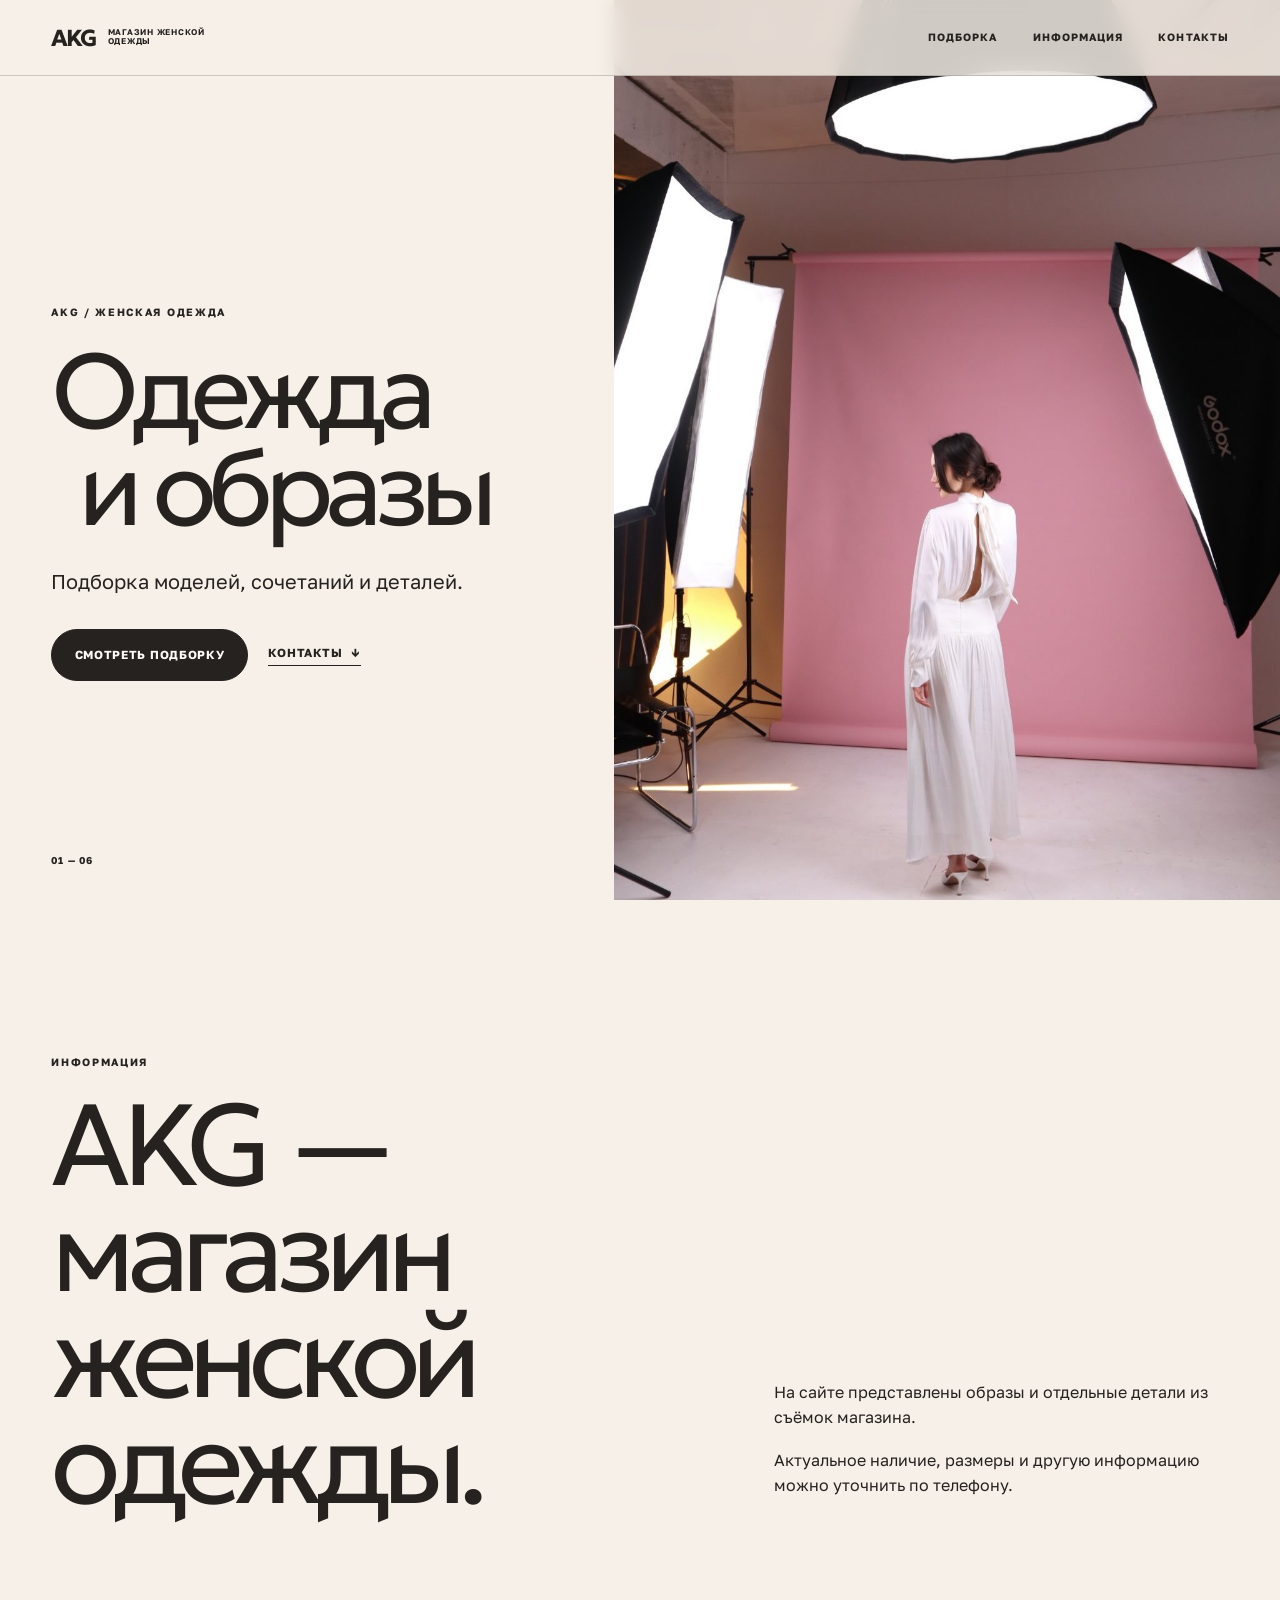
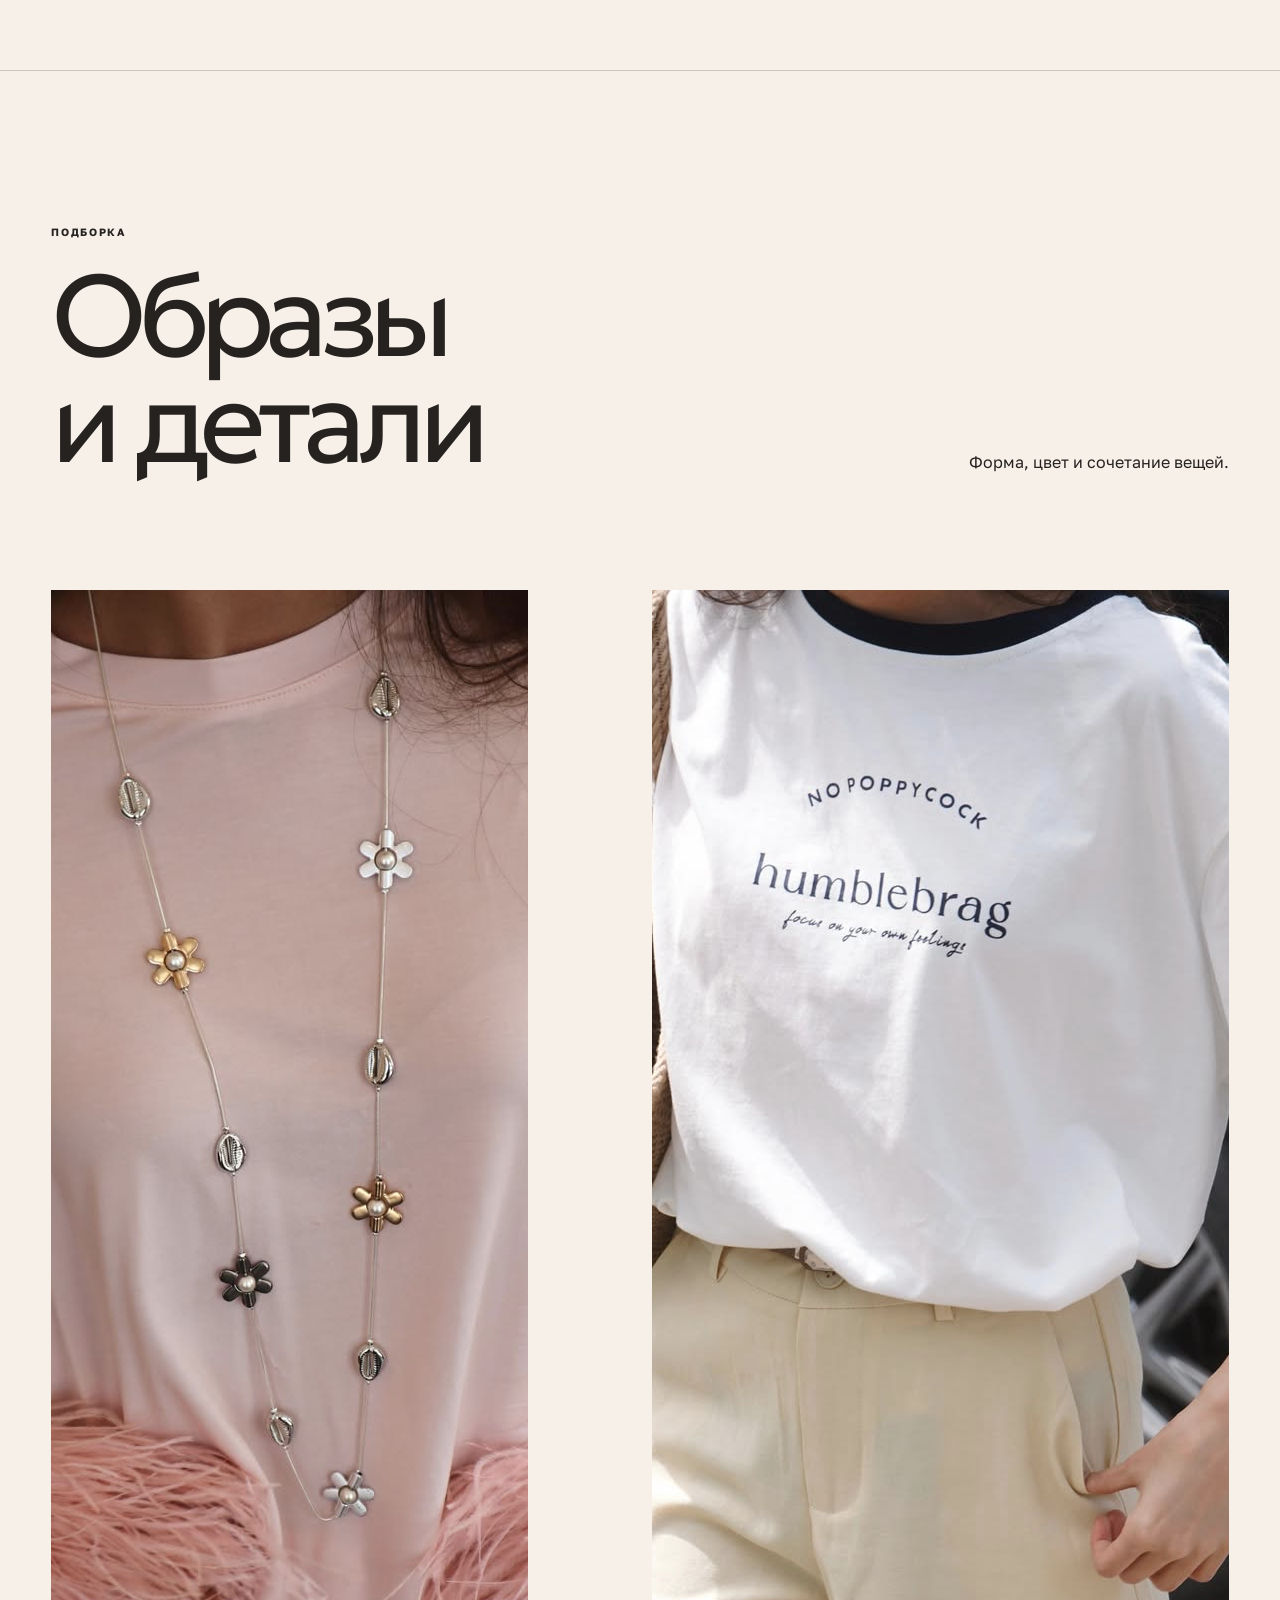
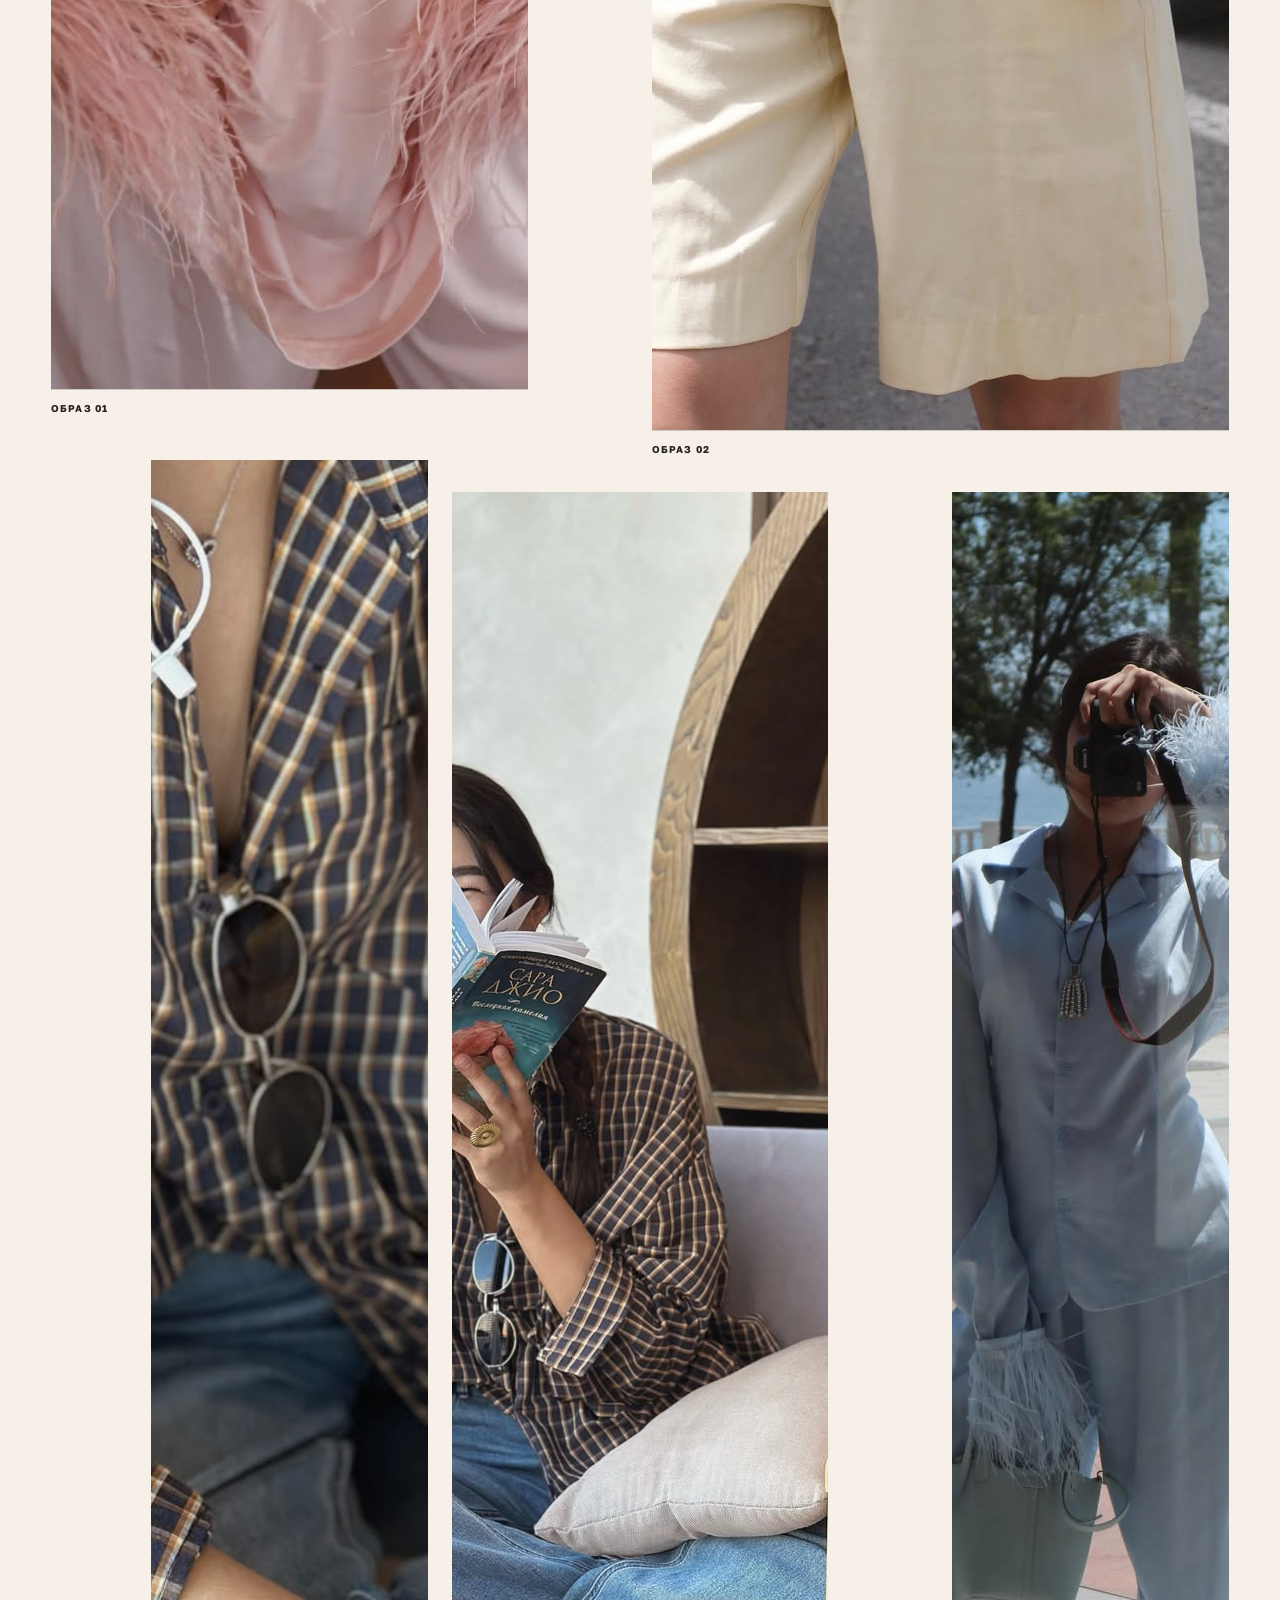
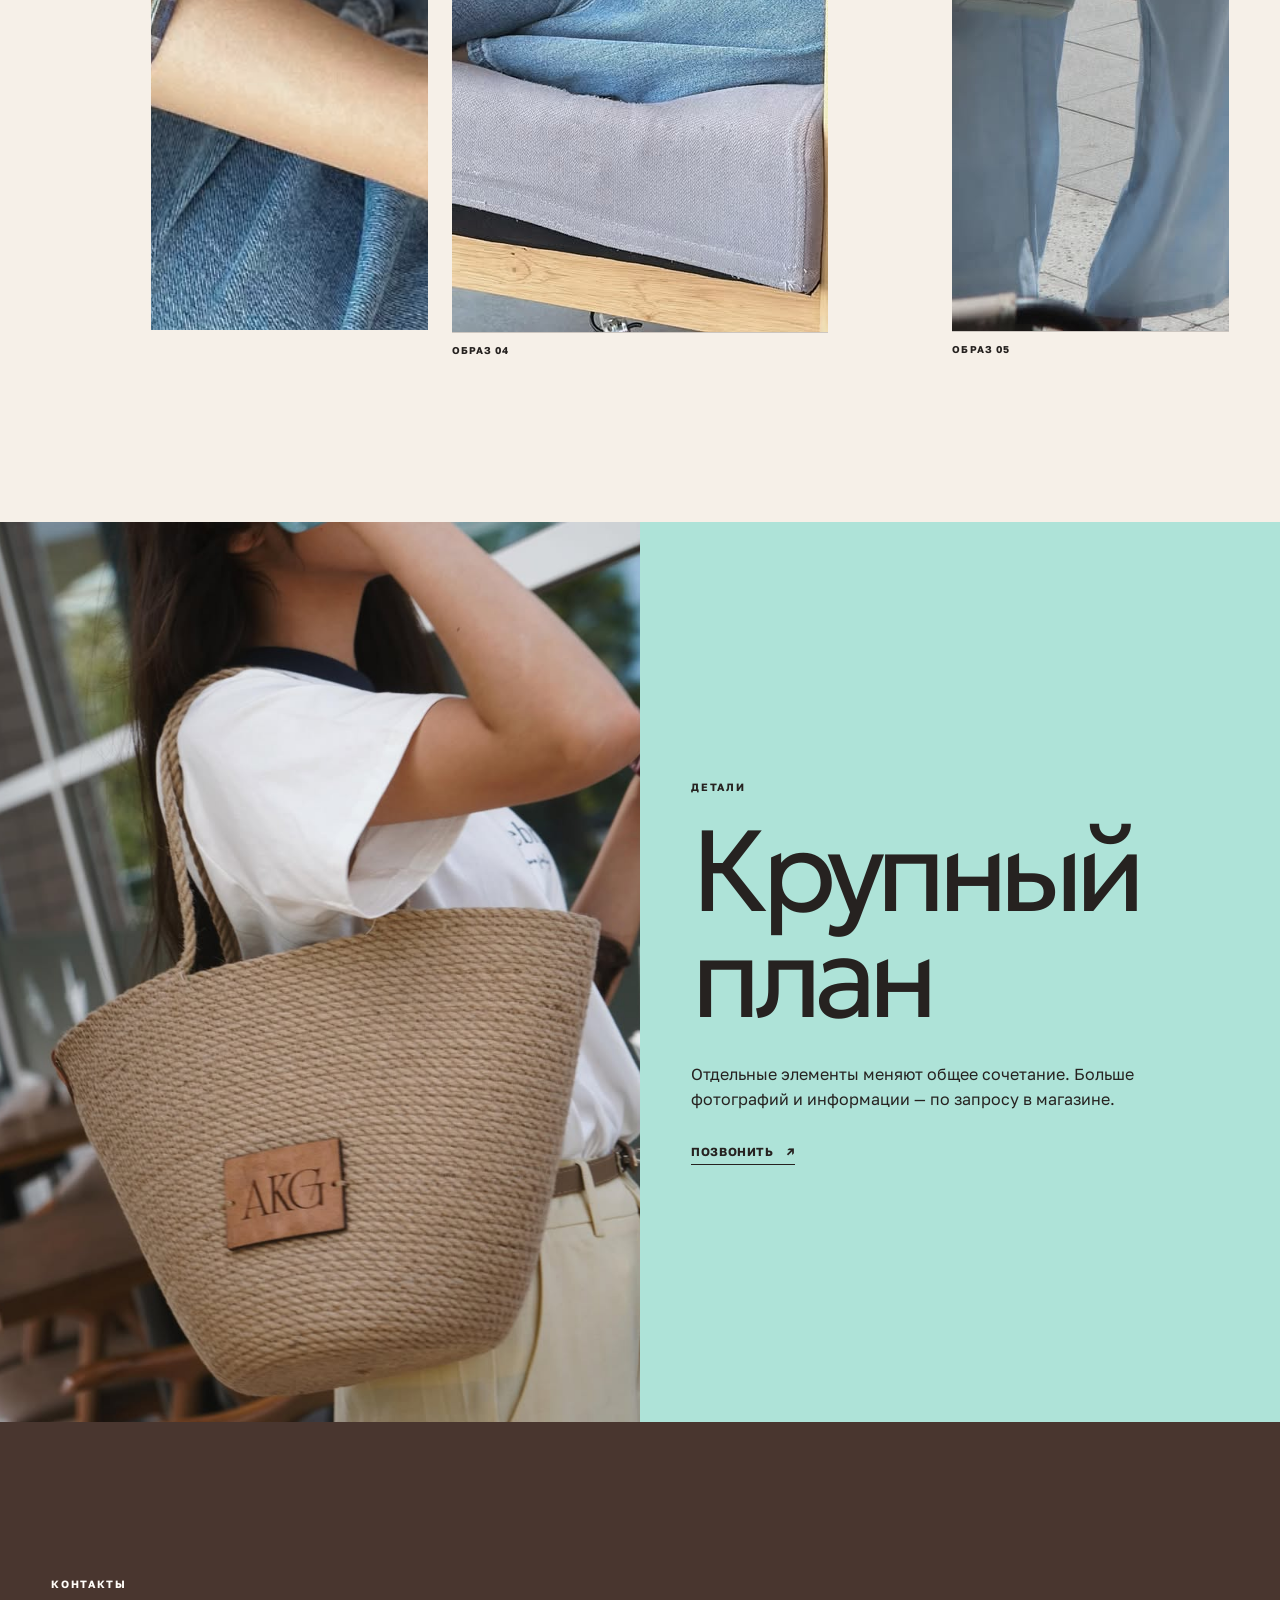
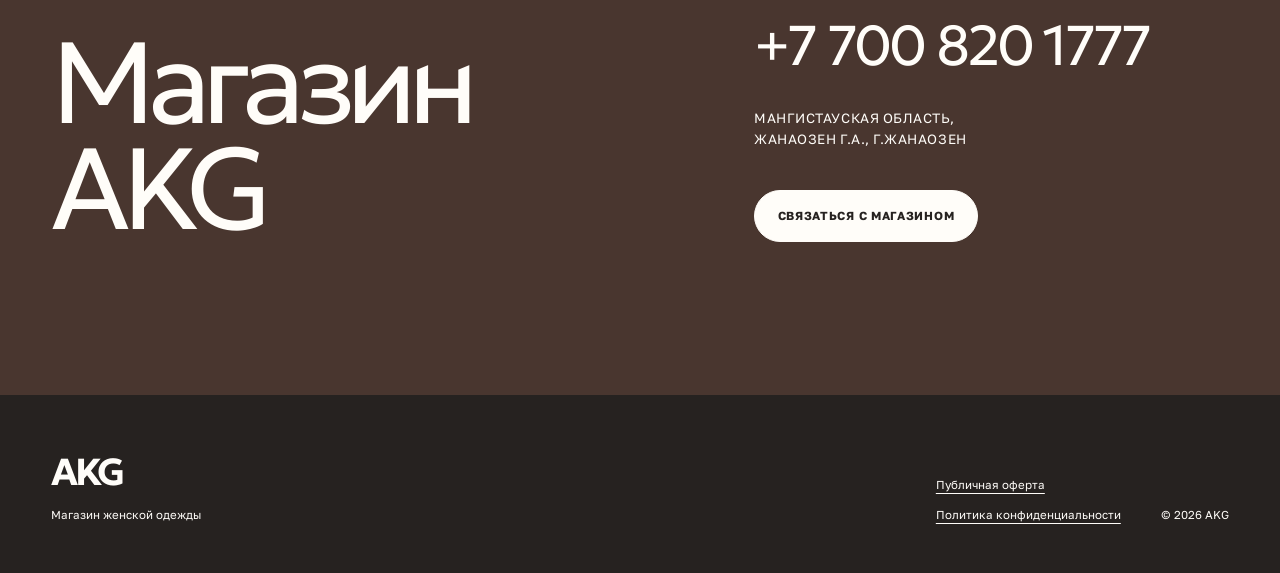
==== index.html @ e5614c27 "feat: build AKG clothing landing page" ====
<!DOCTYPE html>
<html lang="ru">
<head>
  <meta charset="utf-8">
  <meta name="viewport" content="width=device-width, initial-scale=1">
  <meta name="theme-color" content="#f6f0e8">
  <meta name="description" content="AKG — магазин женской одежды. Подборка образов и информация о магазине.">
  <meta property="og:title" content="AKG — магазин женской одежды">
  <meta property="og:description" content="Одежда, сочетания и детали. Подборка AKG.">
  <meta property="og:type" content="website">
  <meta property="og:url" content="https://www.akgstore.kz/">
  <meta property="og:image" content="https://www.akgstore.kz/photos/akg.store.aktau_1787755125435.jpeg">
  <link rel="canonical" href="https://www.akgstore.kz/">
  <link rel="icon" href="assets/favicon.svg" type="image/svg+xml">
  <link rel="preload" href="assets/fonts/Geologica-Variable.ttf" as="font" type="font/ttf" crossorigin>
  <link rel="preload" href="photos/akg.store.aktau_1787755125435.jpeg" as="image">
  <link rel="stylesheet" href="styles.css">
  <script>document.documentElement.classList.add('js');</script>
  <script src="script.js" defer></script>
  <title>AKG — магазин женской одежды</title>
</head>
<body>
  <a class="skip-link" href="#main">Перейти к содержанию</a>

  <header class="site-header" data-header>
    <a class="brand" href="#top" aria-label="AKG — на главную">
      <span class="brand__name">AKG</span>
      <span class="brand__note">магазин женской одежды</span>
    </a>

    <button class="menu-toggle" type="button" aria-expanded="false" aria-controls="site-nav" data-menu-toggle>
      <span></span><span></span>
      <span class="sr-only">Открыть меню</span>
    </button>

    <nav class="site-nav" id="site-nav" aria-label="Основная навигация" data-nav>
      <a href="#selection">Подборка</a>
      <a href="#about">Информация</a>
      <a href="#contacts">Контакты</a>
    </nav>
  </header>

  <main id="main">
    <section class="hero" id="top" aria-labelledby="hero-title">
      <div class="hero__copy">
        <p class="eyebrow reveal">AKG / женская одежда</p>
        <h1 id="hero-title" class="reveal reveal--delay-1">
          <span>Одежда</span>
          <span>и образы</span>
        </h1>
        <p class="hero__lead reveal reveal--delay-2">Подборка моделей, сочетаний и деталей.</p>
        <div class="hero__actions reveal reveal--delay-3">
          <a class="button button--dark" href="#selection">Смотреть подборку</a>
          <a class="text-link" href="#contacts">Контакты <span aria-hidden="true">↓</span></a>
        </div>
        <p class="hero__number" aria-hidden="true">01 — 06</p>
      </div>

      <div class="hero__visual reveal reveal--image">
        <img src="photos/akg.store.aktau_1787755125435.jpeg" alt="Белый комплект, вид со спины" width="1080" height="1440">
      </div>
    </section>

    <section class="intro section" id="about" aria-labelledby="intro-title">
      <p class="section-mark reveal">Информация</p>
      <div class="intro__grid">
        <h2 id="intro-title" class="display-title reveal">AKG — магазин женской одежды.</h2>
        <div class="intro__copy reveal reveal--delay-1">
          <p>На сайте представлены образы и отдельные детали из съёмок магазина.</p>
          <p>Актуальное наличие, размеры и другую информацию можно уточнить по телефону.</p>
        </div>
      </div>
    </section>

    <section class="selection section" id="selection" aria-labelledby="selection-title">
      <div class="section-heading">
        <div>
          <p class="section-mark reveal">Подборка</p>
          <h2 id="selection-title" class="display-title reveal">Образы<br>и детали</h2>
        </div>
        <p class="section-heading__note reveal">Форма, цвет и сочетание вещей.</p>
      </div>

      <div class="look-grid">
        <figure class="look-card look-card--one reveal reveal--image">
          <img src="photos/akg.store.aktau_1787755189138.jpeg" alt="Розовый комплект с отделкой на рукавах" width="1080" height="1399" loading="lazy">
          <figcaption>Образ 01</figcaption>
        </figure>

        <figure class="look-card look-card--two reveal reveal--image">
          <img src="photos/akg.store.aktau_1787755156618.jpeg" alt="Белая футболка и светлые шорты" width="1080" height="1440" loading="lazy">
          <figcaption>Образ 02</figcaption>
        </figure>

        <figure class="look-card look-card--three reveal reveal--image">
          <img src="photos/akg.store.aktau_1787755089028.jpeg" alt="Клетчатая рубашка крупным планом" width="1080" height="1433" loading="lazy">
          <figcaption>Деталь 03</figcaption>
        </figure>

        <figure class="look-card look-card--four reveal reveal--image">
          <img src="photos/akg.store.aktau_1787755097485.jpeg" alt="Клетчатая рубашка и широкие джинсы" width="1080" height="1440" loading="lazy">
          <figcaption>Образ 04</figcaption>
        </figure>

        <figure class="look-card look-card--five reveal reveal--image">
          <img src="photos/akg.store.aktau_1787755208956%20(1).jpeg" alt="Светло-голубой костюм" width="1080" height="1439" loading="lazy">
          <figcaption>Образ 05</figcaption>
        </figure>
      </div>
    </section>

    <section class="feature" aria-labelledby="feature-title">
      <div class="feature__image reveal reveal--image">
        <img src="photos/akg.store.aktau_1787755161357.jpeg" alt="Светлый комплект и фактурная сумка" width="1080" height="1440" loading="lazy">
      </div>
      <div class="feature__copy">
        <p class="section-mark reveal">Детали</p>
        <h2 id="feature-title" class="display-title reveal">Крупный план</h2>
        <p class="reveal reveal--delay-1">Отдельные элементы меняют общее сочетание. Больше фотографий и информации — по запросу в магазине.</p>
        <a class="text-link reveal reveal--delay-2" href="tel:+77008201777">Позвонить&nbsp;<span aria-hidden="true">↗</span></a>
      </div>
    </section>

    <section class="contact section" id="contacts" aria-labelledby="contact-title">
      <p class="section-mark reveal">Контакты</p>
      <div class="contact__grid">
        <h2 id="contact-title" class="display-title reveal">Магазин AKG</h2>
        <div class="contact__details reveal reveal--delay-1">
          <a class="contact__phone" href="tel:+77008201777">+7&nbsp;700&nbsp;820&nbsp;1777</a>
          <address>МАНГИСТАУСКАЯ ОБЛАСТЬ,<br>ЖАНАОЗЕН Г.А., Г.ЖАНАОЗЕН</address>
          <a class="button button--light" href="tel:+77008201777">Связаться&nbsp;с&nbsp;магазином</a>
        </div>
      </div>
    </section>
  </main>

  <footer class="site-footer">
    <div class="site-footer__brand">
      <span>AKG</span>
      <p>Магазин женской одежды</p>
    </div>
    <nav aria-label="Юридическая информация">
      <a href="offer/">Публичная оферта</a>
      <a href="privacy/">Политика конфиденциальности</a>
    </nav>
    <p class="site-footer__copy">© <span data-year>2026</span> AKG</p>
  </footer>
</body>
</html>
---- styles.css ----
@font-face {
  font-family: "Geologica";
  src: url("assets/fonts/Geologica-Variable.ttf") format("truetype");
  font-weight: 100 900;
  font-style: normal;
  font-display: swap;
}

@font-face {
  font-family: "Golos Text";
  src: url("assets/fonts/GolosText-Variable.ttf") format("truetype");
  font-weight: 400 900;
  font-style: normal;
  font-display: swap;
}

:root {
  --base: #f6f0e8;
  --paper: #fffdf9;
  --mint: #aee3d8;
  --blue: #86d1c4;
  --orange: #f28c48;
  --brown: #49362f;
  --ink: #262220;
  --line: rgba(38, 34, 32, 0.2);
  --display: "Geologica", sans-serif;
  --body: "Golos Text", sans-serif;
  --gutter: clamp(1.25rem, 4vw, 4.5rem);
  --space: clamp(6rem, 12vw, 11rem);
}

*, *::before, *::after { box-sizing: border-box; }

html {
  scroll-behavior: smooth;
  scroll-padding-top: 5rem;
}

body {
  margin: 0;
  overflow-x: hidden;
  color: var(--ink);
  background: var(--base);
  font-family: var(--body);
  font-size: 1rem;
  line-height: 1.55;
}

img { display: block; width: 100%; }
a { color: inherit; }
button, a { -webkit-tap-highlight-color: transparent; }

.sr-only {
  position: absolute;
  width: 1px;
  height: 1px;
  padding: 0;
  margin: -1px;
  overflow: hidden;
  clip: rect(0, 0, 0, 0);
  white-space: nowrap;
  border: 0;
}

.skip-link {
  position: fixed;
  top: 0.75rem;
  left: 0.75rem;
  z-index: 100;
  padding: 0.75rem 1rem;
  color: var(--paper);
  background: var(--ink);
  transform: translateY(-150%);
}

.skip-link:focus { transform: none; }

.site-header {
  position: fixed;
  inset: 0 0 auto;
  z-index: 10;
  display: flex;
  align-items: center;
  justify-content: space-between;
  min-height: 4.75rem;
  padding: 0.75rem var(--gutter);
  border-bottom: 1px solid var(--line);
  background: rgba(246, 240, 232, 0.84);
  backdrop-filter: blur(10px);
  transition: background-color 180ms ease, border-color 180ms ease;
}

.site-header.is-scrolled,
.site-header.is-open {
  background: rgba(246, 240, 232, 0.95);
  border-color: var(--line);
  backdrop-filter: blur(12px);
}

.brand {
  display: inline-flex;
  align-items: center;
  gap: 0.75rem;
  text-decoration: none;
  line-height: 1;
}

.brand__name {
  font-family: var(--display);
  font-size: 1.45rem;
  font-variation-settings: "SHRP" 68, "CRSV" 0;
  font-weight: 680;
  letter-spacing: -0.08em;
}

.brand__note {
  max-width: 7rem;
  font-size: 0.52rem;
  font-weight: 650;
  line-height: 1.2;
  letter-spacing: 0.09em;
  text-transform: uppercase;
}

.menu-toggle {
  position: relative;
  z-index: 2;
  display: grid;
  width: 2.75rem;
  height: 2.75rem;
  padding: 0.85rem 0.55rem;
  border: 0;
  background: transparent;
  cursor: pointer;
}

.menu-toggle span:not(.sr-only) {
  display: block;
  width: 100%;
  height: 1px;
  background: currentColor;
  transition: transform 180ms ease;
}

.menu-toggle[aria-expanded="true"] span:first-child { transform: translateY(6px) rotate(45deg); }
.menu-toggle[aria-expanded="true"] span:nth-child(2) { transform: translateY(-6px) rotate(-45deg); }

.site-nav {
  position: fixed;
  inset: 0;
  display: flex;
  flex-direction: column;
  justify-content: center;
  gap: 1rem;
  padding: 6rem var(--gutter);
  background: var(--mint);
  opacity: 0;
  visibility: hidden;
  transform: translateY(-1rem);
  transition: opacity 180ms ease, visibility 180ms ease, transform 180ms ease;
}

.site-nav.is-open {
  opacity: 1;
  visibility: visible;
  transform: none;
}

.site-nav a {
  width: fit-content;
  font-family: var(--display);
  font-size: clamp(2.2rem, 10vw, 4rem);
  font-weight: 360;
  letter-spacing: -0.05em;
  text-decoration: none;
}

.hero {
  min-height: 100svh;
  padding-top: 4.75rem;
}

.hero__copy {
  position: relative;
  display: flex;
  flex-direction: column;
  justify-content: center;
  min-height: 47svh;
  padding: 3.2rem var(--gutter) 2.7rem;
}

.eyebrow,
.section-mark {
  margin: 0 0 1.4rem;
  font-size: 0.66rem;
  font-weight: 700;
  letter-spacing: 0.16em;
  text-transform: uppercase;
}

.hero h1,
.display-title {
  margin: 0;
  font-family: var(--display);
  font-variation-settings: "SHRP" 52, "CRSV" 0;
  font-weight: 320;
  line-height: 0.92;
  letter-spacing: -0.075em;
}

.hero h1 { font-size: clamp(3.25rem, 13vw, 8.7rem); }
.hero h1 span { display: block; }
.hero h1 span:last-child { margin-left: 0.45em; }
.display-title { font-size: clamp(3rem, 9vw, 7.2rem); }

.hero__lead {
  max-width: 26rem;
  margin: 1.8rem 0 0;
  font-size: clamp(1rem, 2.3vw, 1.25rem);
}

.hero__actions {
  display: flex;
  flex-wrap: wrap;
  align-items: center;
  gap: 1.25rem;
  margin-top: 2rem;
}

.button {
  display: inline-flex;
  align-items: center;
  justify-content: center;
  min-height: 3.25rem;
  padding: 0.8rem 1.4rem;
  border: 1px solid currentColor;
  border-radius: 100vw;
  font-size: 0.73rem;
  font-weight: 700;
  letter-spacing: 0.06em;
  text-decoration: none;
  text-transform: uppercase;
  transition: color 180ms ease, background-color 180ms ease, transform 180ms ease;
}

.button:hover { transform: translateY(-2px); }
.button--dark { color: var(--paper); background: var(--ink); border-color: var(--ink); }
.button--dark:hover { color: var(--ink); background: var(--mint); border-color: var(--mint); }
.button--light { color: var(--ink); background: var(--paper); border-color: var(--paper); }
.button--light:hover { background: var(--mint); border-color: var(--mint); }

.text-link {
  display: inline-flex;
  align-items: center;
  gap: 0.55rem;
  padding-bottom: 0.18rem;
  border-bottom: 1px solid currentColor;
  font-size: 0.73rem;
  font-weight: 700;
  letter-spacing: 0.05em;
  text-decoration: none;
  text-transform: uppercase;
}

.text-link span { transition: transform 180ms ease; }
.text-link:hover span { transform: translate(0.15rem, -0.15rem); }
.hero__number { display: none; }

.hero__visual {
  min-height: 53svh;
  overflow: hidden;
  background: #e9b7c7;
}

.hero__visual img {
  height: 100%;
  min-height: 53svh;
  object-fit: cover;
  object-position: center 55%;
}

.section { padding: var(--space) var(--gutter); }

.intro { border-bottom: 1px solid var(--line); }

.intro__grid {
  display: grid;
  gap: 2.5rem;
}

.intro__copy { max-width: 34rem; }
.intro__copy p { margin: 0 0 1.15rem; }

.section-heading {
  display: grid;
  gap: 2rem;
  margin-bottom: clamp(4rem, 9vw, 8rem);
}

.section-heading__note { max-width: 20rem; margin: 0; align-self: end; }

.look-grid {
  display: grid;
  grid-template-columns: repeat(2, minmax(0, 1fr));
  gap: 1rem 0.75rem;
}

.look-card { margin: 0; overflow: hidden; }
.look-card:nth-child(even) { margin-top: 2.5rem; }

.look-card img {
  aspect-ratio: 3 / 4;
  object-fit: cover;
  filter: saturate(0.88);
  transition: filter 250ms ease, transform 450ms cubic-bezier(.2,.7,.2,1);
}

.look-card--one img { object-position: 50% 60%; }
.look-card--two img { object-position: 50% 48%; }
.look-card--three img { object-position: 50% 56%; transform: scale(1.32); transform-origin: 32% 88%; }
.look-card--four img { object-position: 50% 48%; }
.look-card--five img { object-position: 50% 50%; }
.look-card:hover img { filter: saturate(1); transform: scale(1.012); }
.look-card--three:hover img { transform: scale(1.34); }

.look-card figcaption {
  padding: 0.65rem 0;
  border-top: 1px solid var(--line);
  font-size: 0.62rem;
  font-weight: 700;
  letter-spacing: 0.11em;
  text-transform: uppercase;
}

.feature {
  display: grid;
  background: var(--mint);
}

.feature__image { min-height: 66svh; overflow: hidden; }
.feature__image img { height: 100%; object-fit: cover; object-position: center 55%; transform: scale(1.24); transform-origin: 48% 92%; }

.feature__copy {
  display: flex;
  flex-direction: column;
  justify-content: center;
  min-height: 64svh;
  padding: var(--space) var(--gutter);
}

.feature__copy > p:not(.section-mark) { max-width: 29rem; margin: 2rem 0; }
.feature__copy .text-link { align-self: flex-start; }

.contact {
  color: var(--paper);
  background: var(--brown);
}

.contact__grid { display: grid; gap: 3.8rem; }

.contact__phone {
  display: inline-block;
  margin-bottom: 2rem;
  font-family: var(--display);
  font-size: clamp(1.65rem, 6vw, 3.5rem);
  font-weight: 350;
  line-height: 1.1;
  letter-spacing: -0.05em;
  text-decoration: none;
}

.contact address {
  margin-bottom: 2.5rem;
  font-style: normal;
  font-size: 0.84rem;
  letter-spacing: 0.04em;
}

.site-footer {
  display: grid;
  gap: 2.5rem;
  padding: 3rem var(--gutter);
  color: var(--paper);
  background: var(--ink);
  font-size: 0.72rem;
}

.site-footer__brand > span {
  font-family: var(--display);
  font-size: 2.35rem;
  font-weight: 650;
  letter-spacing: -0.08em;
}

.site-footer__brand p { margin: 0.35rem 0 0; }
.site-footer nav { display: flex; flex-direction: column; align-items: flex-start; gap: 0.8rem; }
.site-footer a { text-underline-offset: 0.25rem; }
.site-footer__copy { margin: 0; align-self: end; }

.js .reveal {
  opacity: 0;
  transform: translateY(1.2rem);
  transition: opacity 620ms ease, transform 620ms cubic-bezier(.2,.65,.25,1);
}

.js .reveal--image { transform: translateY(1rem) scale(0.99); }
.js .reveal--delay-1 { transition-delay: 80ms; }
.js .reveal--delay-2 { transition-delay: 160ms; }
.js .reveal--delay-3 { transition-delay: 240ms; }
.js .reveal.is-visible { opacity: 1; transform: none; }

/* Legal pages */
.legal-page { background: var(--paper); }
.legal-page .site-header { position: sticky; background: rgba(255,253,249,0.95); border-color: var(--line); }
.legal-page .brand { color: var(--ink); }
.legal-main { width: min(100% - 2.5rem, 64rem); margin: 0 auto; padding: clamp(4rem, 9vw, 8rem) 0; }
.legal-kicker { margin: 0 0 1rem; font-size: 0.66rem; font-weight: 700; letter-spacing: 0.15em; text-transform: uppercase; }
.legal-main h1 { max-width: 58rem; margin: 0; font-family: var(--display); font-size: clamp(2.35rem, 7.6vw, 6.4rem); font-weight: 330; line-height: 0.98; letter-spacing: -0.07em; }
.legal-main h1.long-title { font-size: clamp(1.85rem, 6.2vw, 5rem); }
.legal-main h1.long-title span { white-space: nowrap; }
.legal-intro { max-width: 42rem; margin: 2rem 0 4.5rem; font-size: 1.05rem; }
.legal-content { display: grid; gap: 2.7rem; }
.legal-content section { padding-top: 2rem; border-top: 1px solid var(--line); }
.legal-content h2 { margin: 0 0 1rem; font-family: var(--display); font-size: clamp(1.4rem, 3.5vw, 1.9rem); font-weight: 380; letter-spacing: -0.045em; }
.legal-content p, .legal-content li { max-width: 50rem; }
.legal-content ul { padding-left: 1.2rem; }
.legal-meta { display: flex; flex-wrap: wrap; gap: 0.7rem 2rem; margin-top: 4rem; padding-top: 1.5rem; border-top: 1px solid var(--line); font-size: 0.75rem; }
.required-field { display: inline-block; padding: 0.08rem 0.35rem; color: #3a2a00; background: #fff0a8; }

@media (min-width: 48rem) {
  .menu-toggle { display: none; }
  .site-nav { position: static; flex-direction: row; gap: 2.2rem; padding: 0; background: transparent; opacity: 1; visibility: visible; transform: none; }
  .site-nav a { font-family: var(--body); font-size: 0.66rem; font-weight: 700; letter-spacing: 0.1em; text-transform: uppercase; }
  .hero { display: grid; grid-template-columns: minmax(0, 48%) minmax(0, 52%); padding-top: 0; }
  .hero h1 { font-size: clamp(4.5rem, 8.25vw, 7.5rem); }
  .hero h1 span:last-child { margin-left: 0.25em; }
  .hero__copy { min-height: 100svh; padding-top: 8rem; }
  .hero__visual { min-height: 100svh; }
  .hero__visual img { min-height: 100svh; }
  .hero__number { position: absolute; bottom: 2rem; display: block; margin: 0; font-size: 0.62rem; font-weight: 700; letter-spacing: 0.12em; }
  .intro__grid { grid-template-columns: 1.2fr 0.8fr; align-items: end; }
  .section-heading { grid-template-columns: 1fr auto; }
  .look-grid { grid-template-columns: repeat(12, minmax(0, 1fr)); gap: 1.5rem; align-items: start; }
  .look-card:nth-child(even) { margin-top: 0; }
  .look-card--one { grid-column: 1 / span 5; }
  .look-card--two { grid-column: 7 / span 6; margin-top: 7rem; }
  .look-card--three { grid-column: 2 / span 3; margin-top: -2rem; }
  .look-card--four { grid-column: 5 / span 4; margin-top: 4rem; }
  .look-card--five { grid-column: 10 / span 3; }
  .feature { grid-template-columns: 1fr 1fr; }
  .feature__image, .feature__copy { min-height: 100svh; }
  .contact__grid { grid-template-columns: 1.15fr 0.85fr; align-items: end; }
  .site-footer { grid-template-columns: 1fr auto auto; align-items: end; }
}

@media (min-width: 75rem) {
  .hero__copy { padding-right: clamp(3rem, 7vw, 8rem); }
  .hero__visual img { object-position: center 55%; }
}

@media (prefers-reduced-motion: reduce) {
  html { scroll-behavior: auto; }
  *, *::before, *::after { scroll-behavior: auto !important; transition-duration: 0.01ms !important; animation-duration: 0.01ms !important; animation-iteration-count: 1 !important; }
}
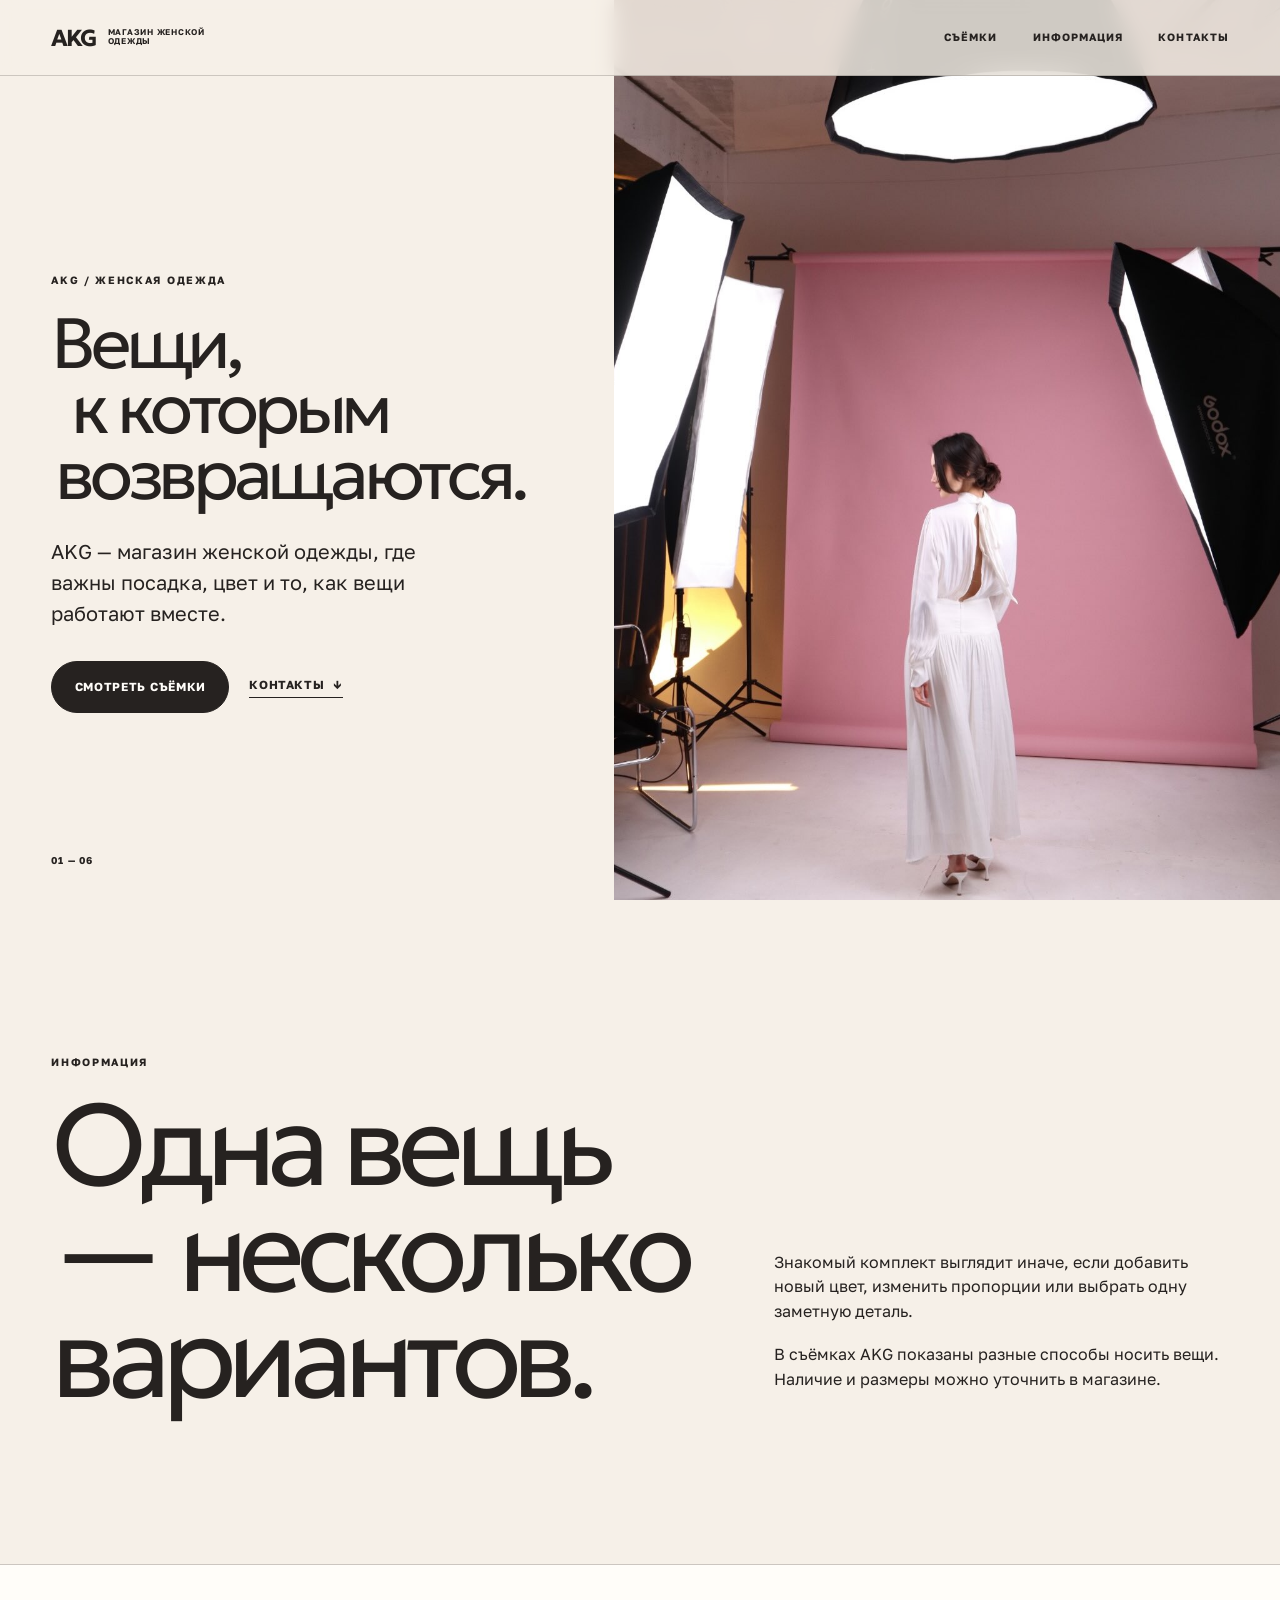
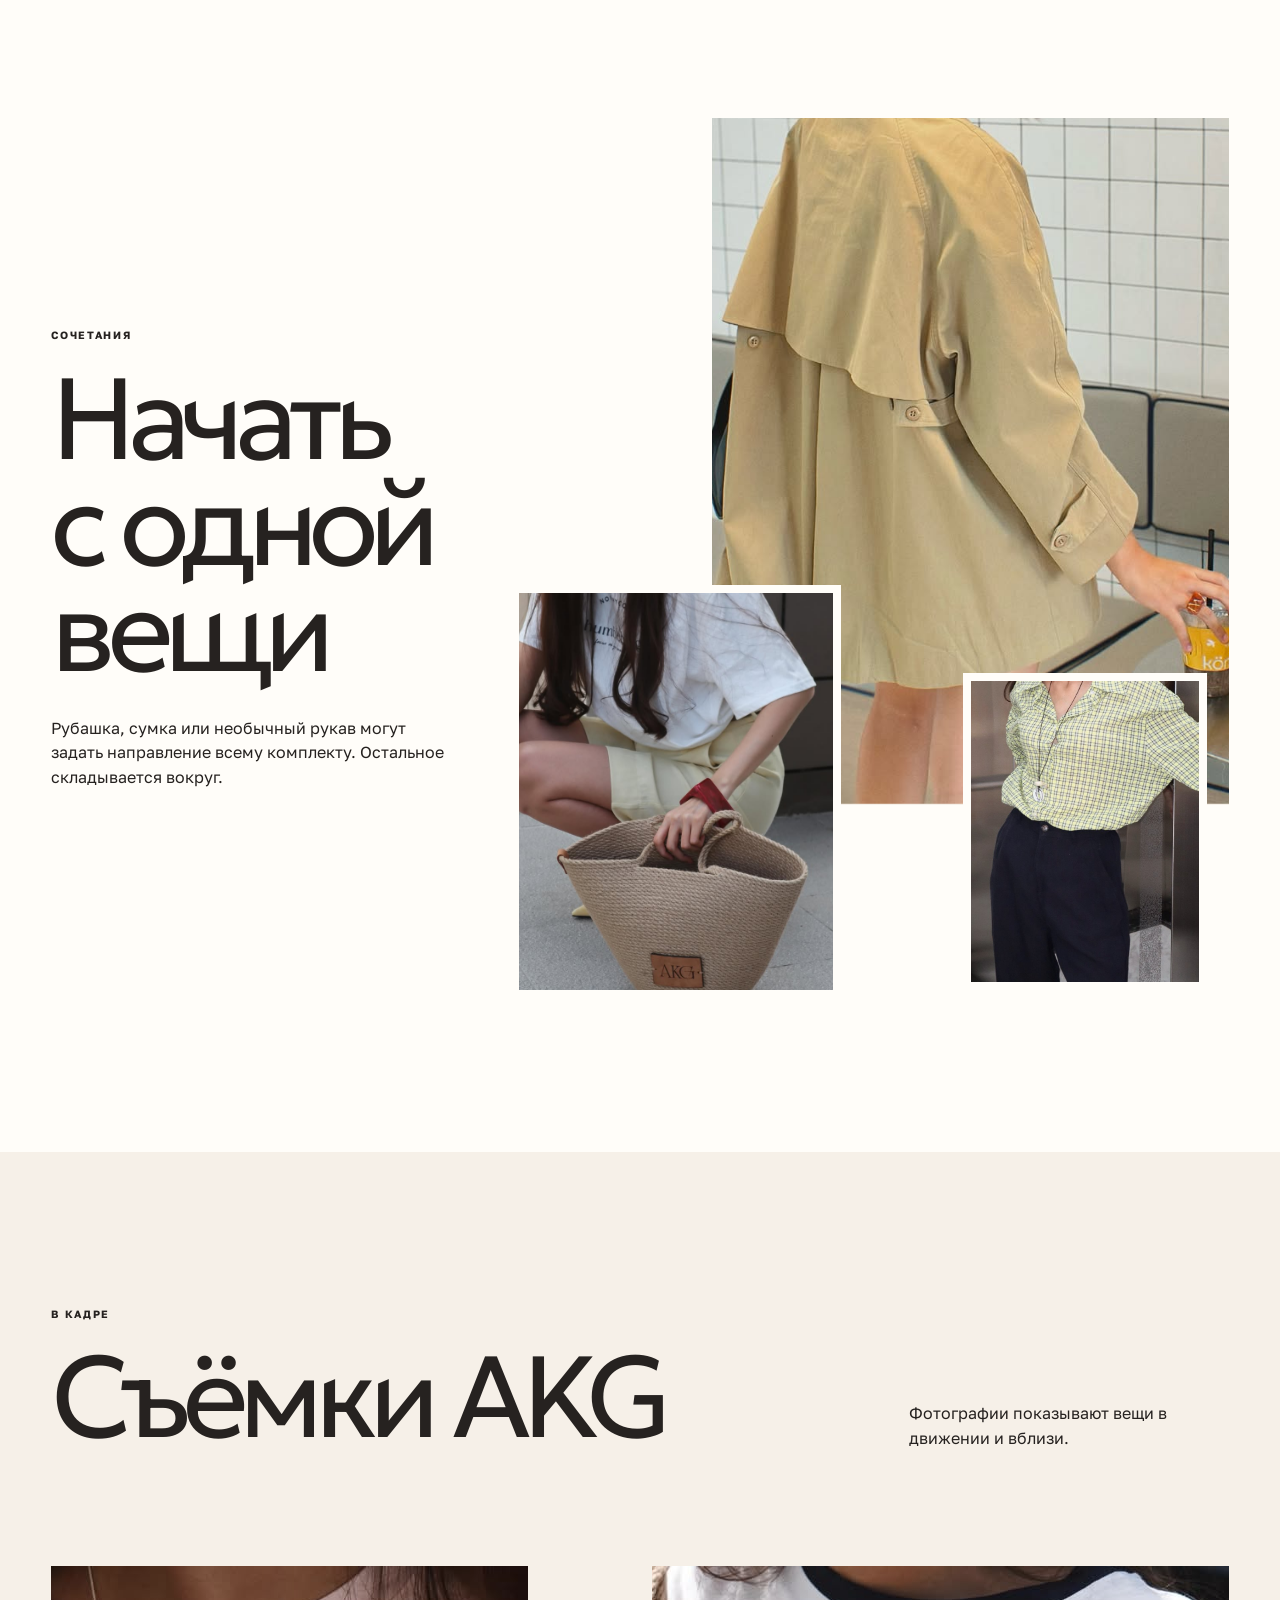
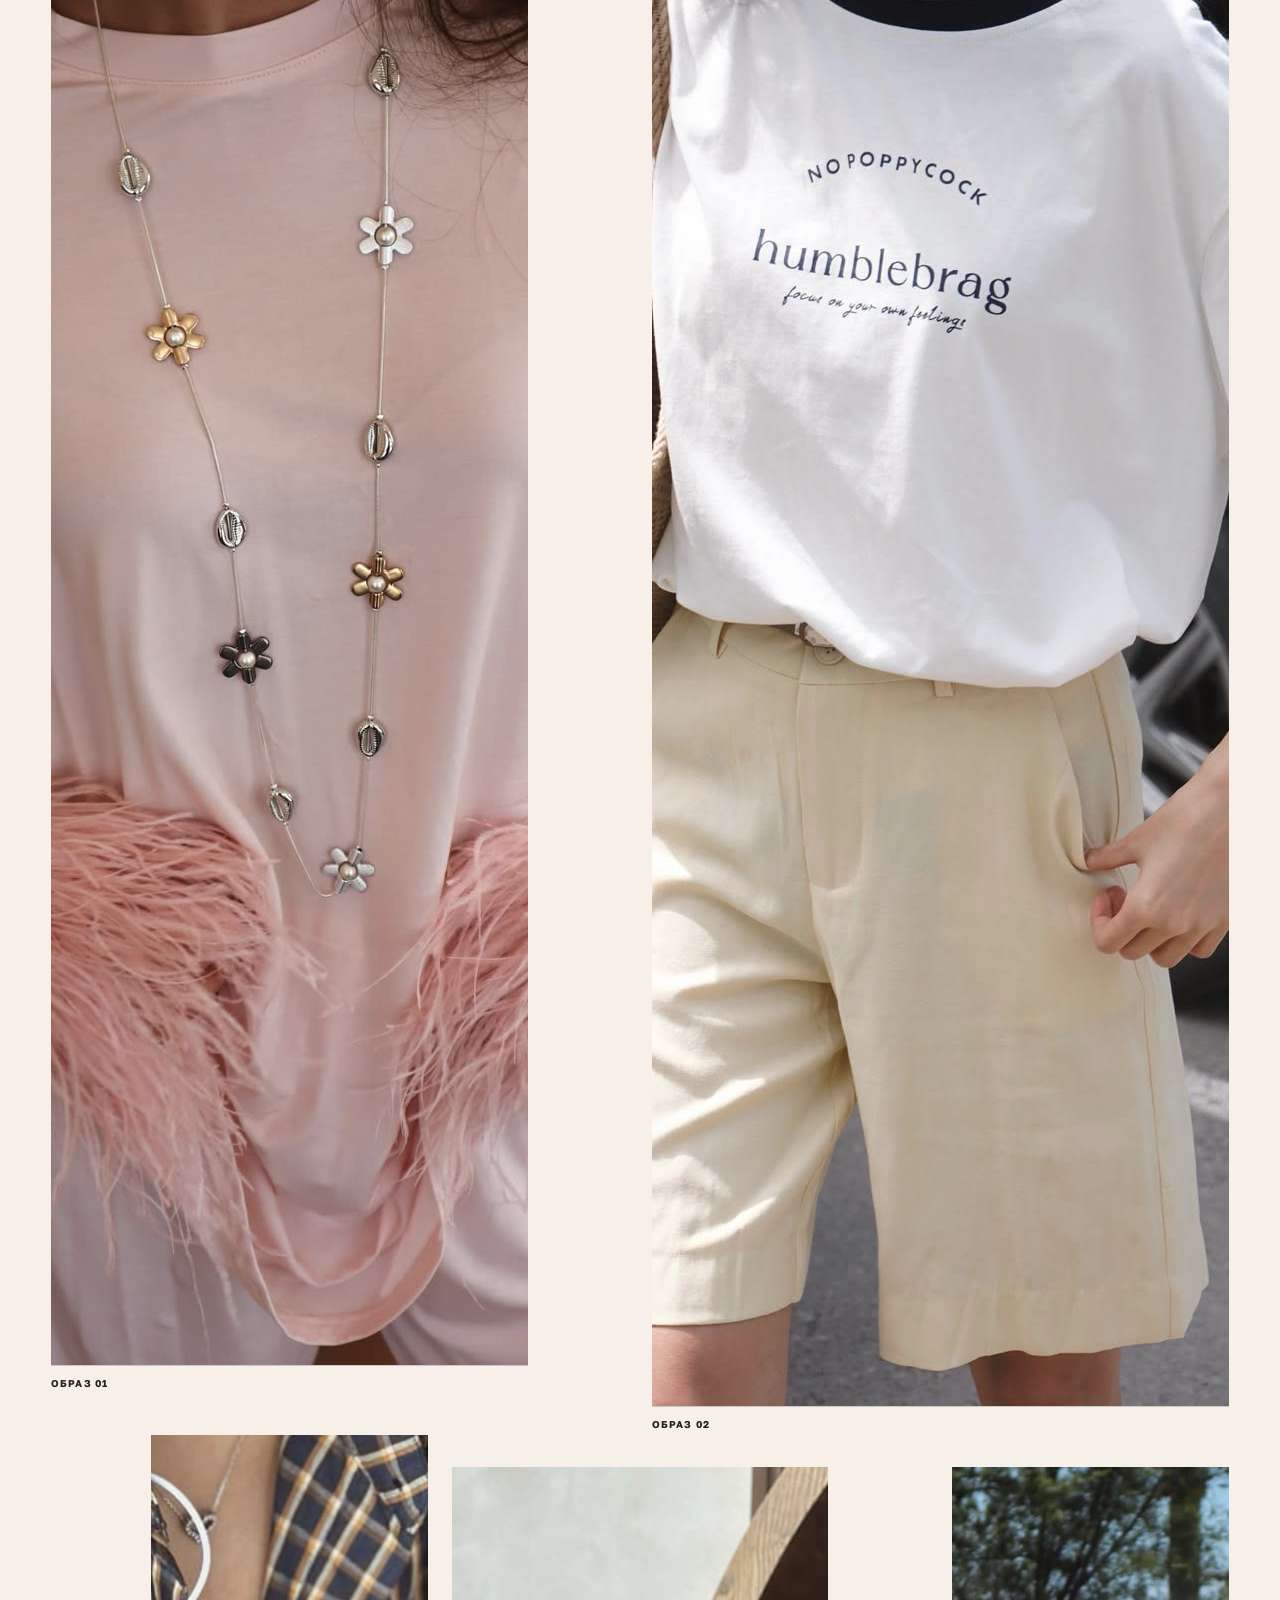
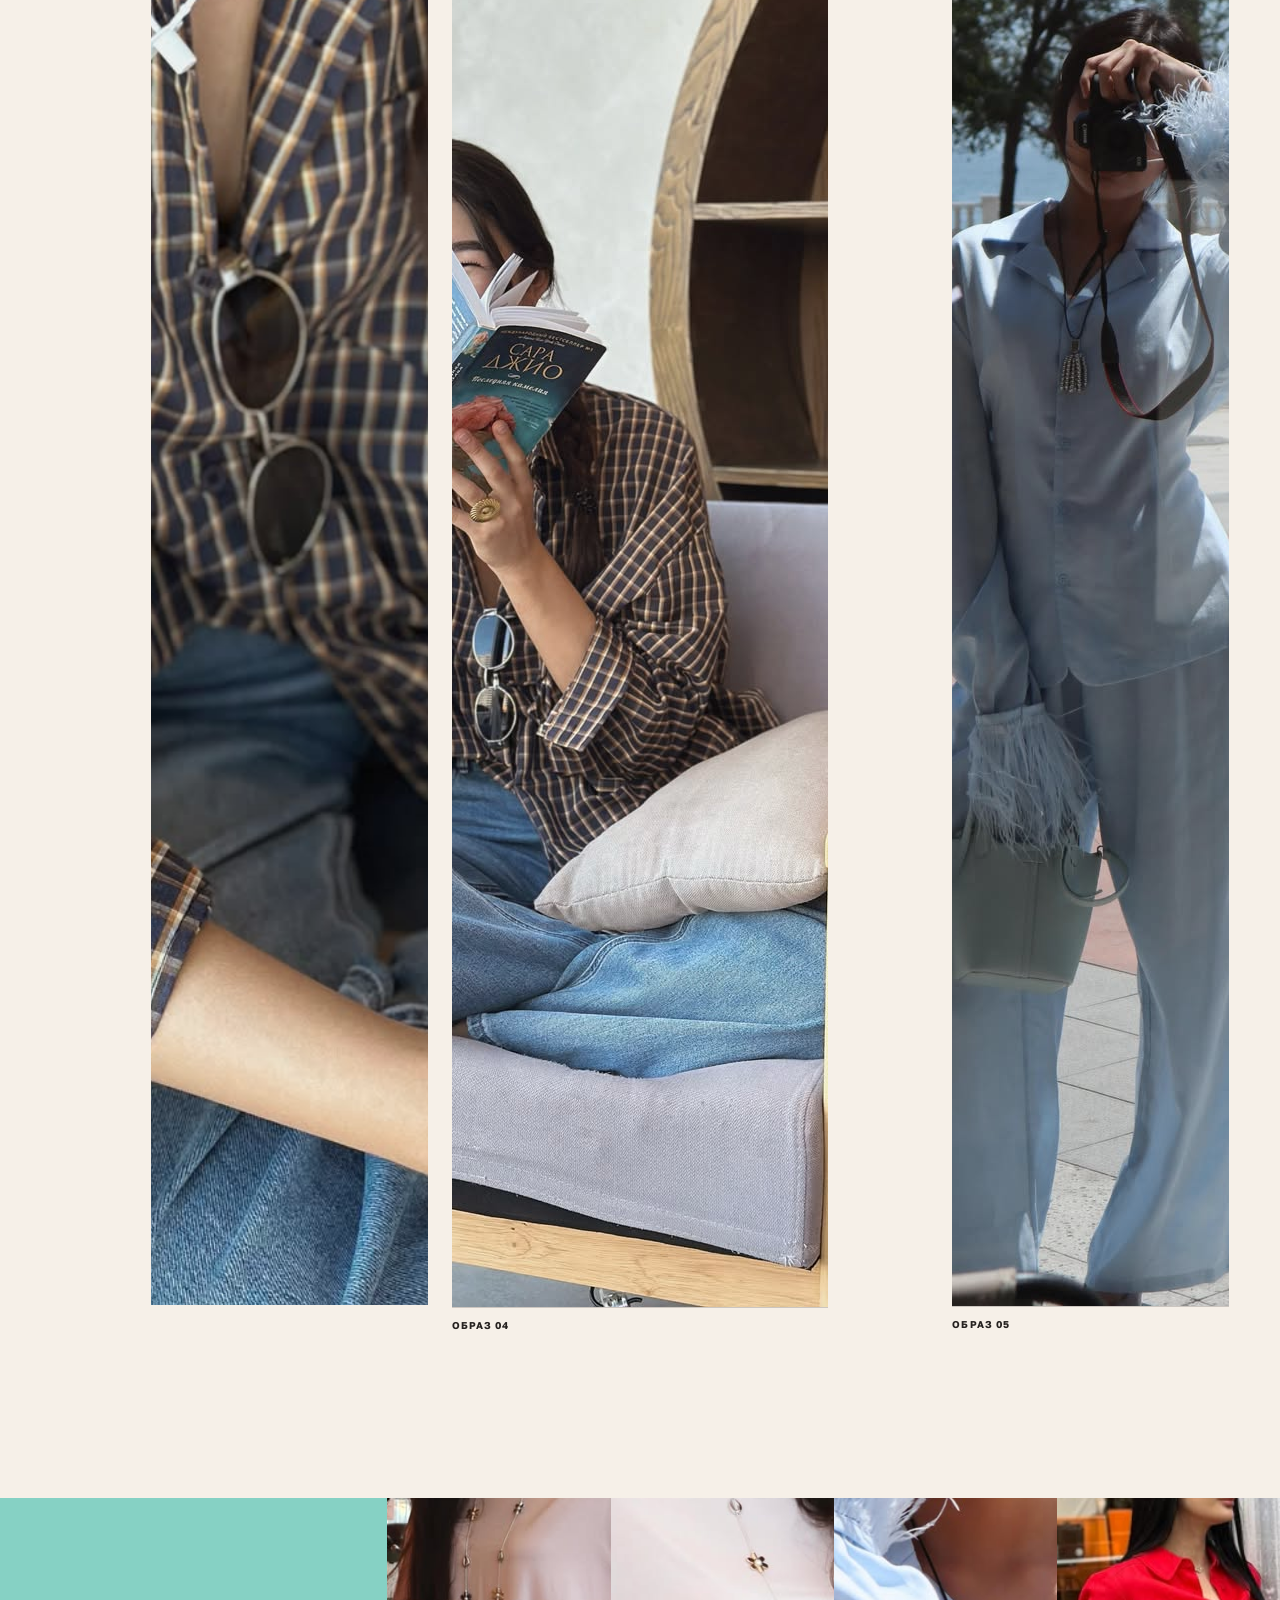
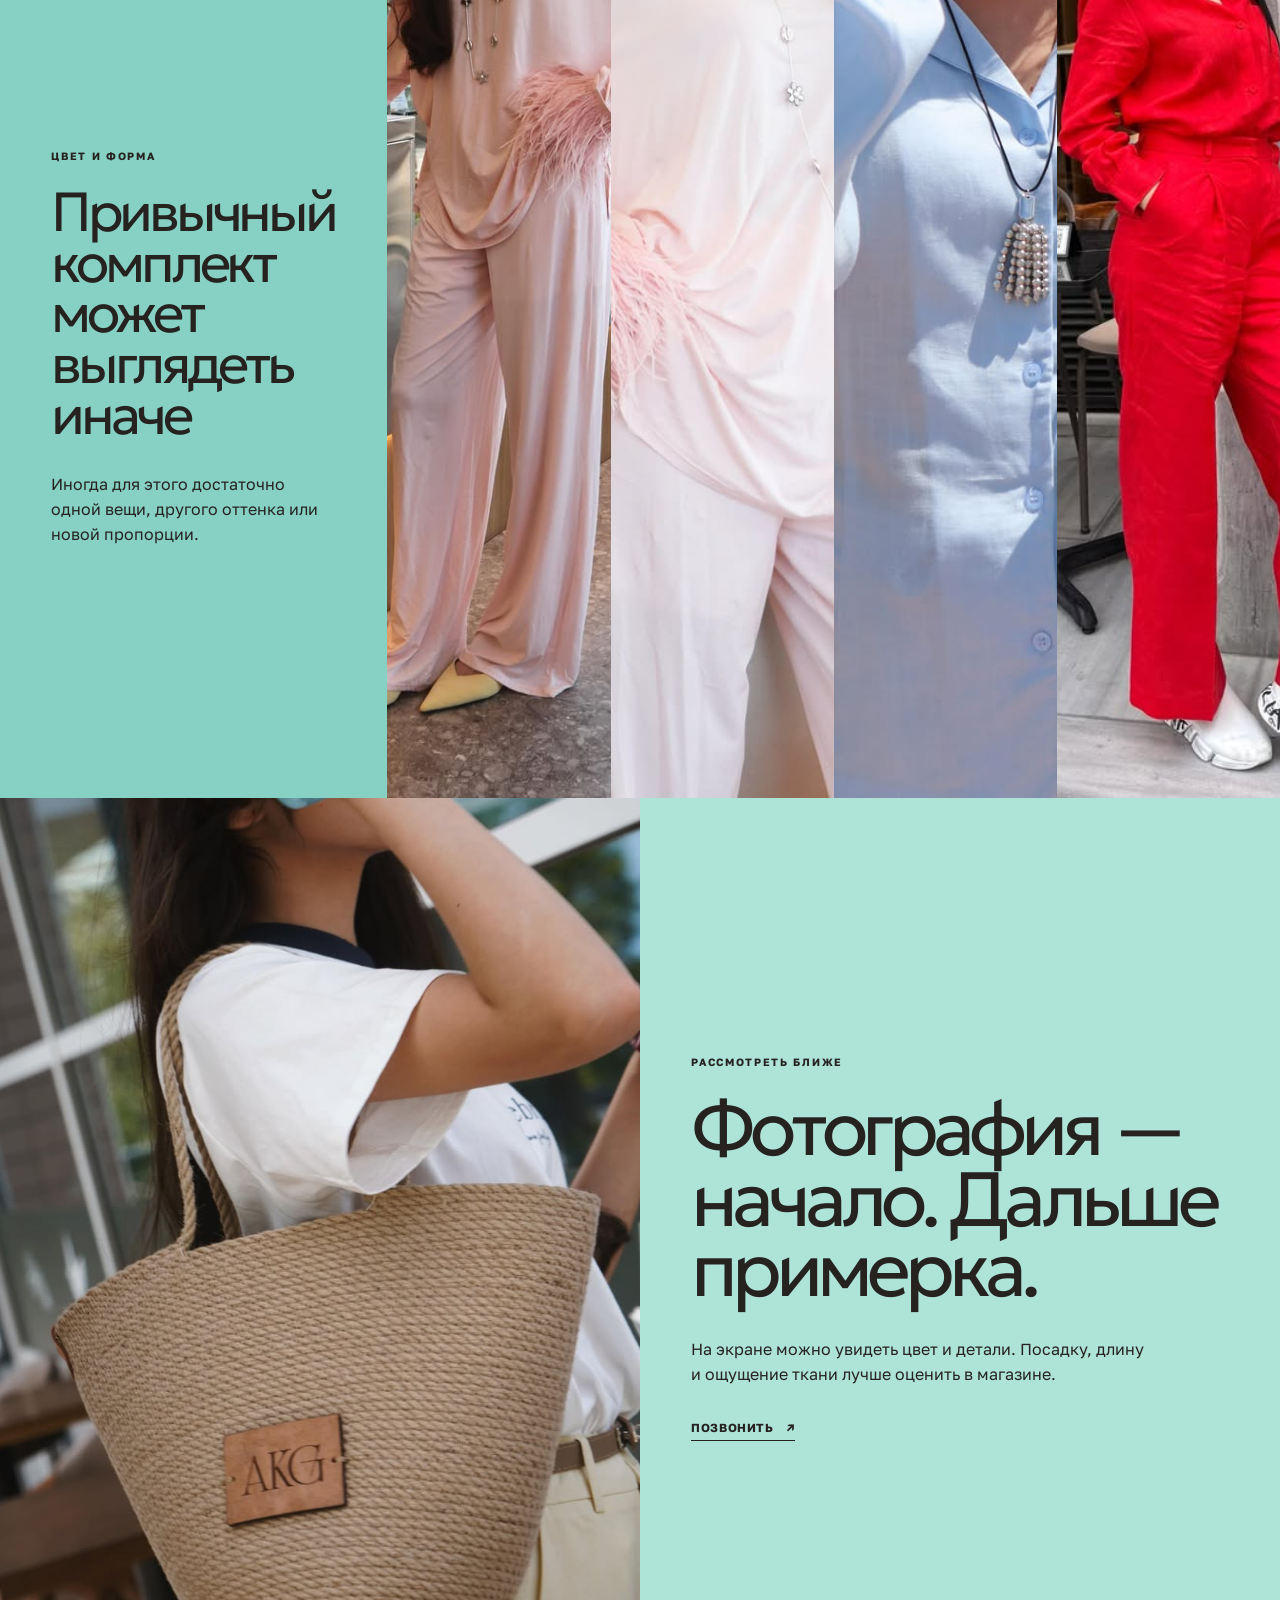
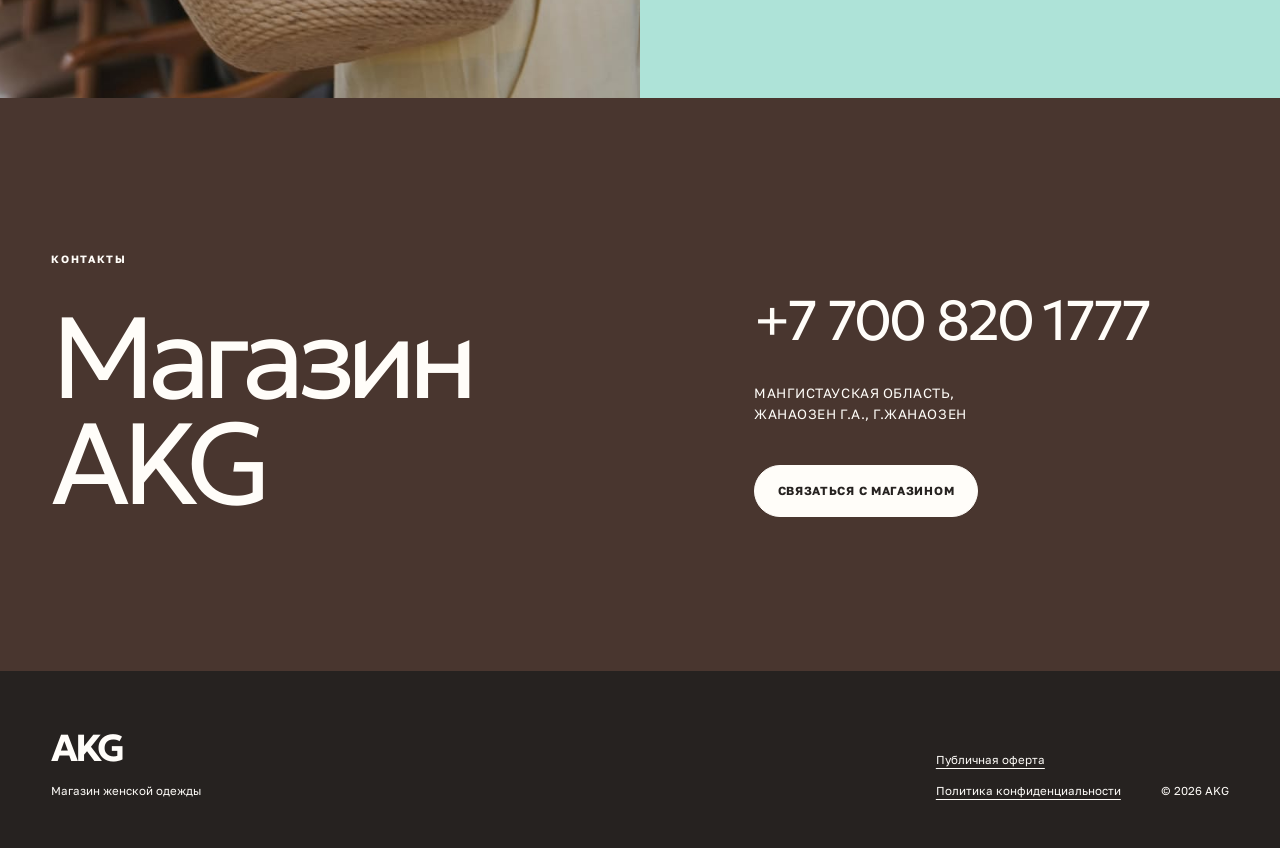
==== commit 67f52c92: "feat: expand AKG editorial photo layout" ====
--- a/index.html
+++ b/index.html
@@ -4,9 +4,9 @@
   <meta charset="utf-8">
   <meta name="viewport" content="width=device-width, initial-scale=1">
   <meta name="theme-color" content="#f6f0e8">
-  <meta name="description" content="AKG — магазин женской одежды. Подборка образов и информация о магазине.">
+  <meta name="description" content="AKG — магазин женской одежды. Съёмки, сочетания и информация о магазине.">
   <meta property="og:title" content="AKG — магазин женской одежды">
-  <meta property="og:description" content="Одежда, сочетания и детали. Подборка AKG.">
+  <meta property="og:description" content="Вещи, к которым возвращаются. Съёмки AKG и информация о магазине.">
   <meta property="og:type" content="website">
   <meta property="og:url" content="https://www.akgstore.kz/">
   <meta property="og:image" content="https://www.akgstore.kz/photos/akg.store.aktau_1787755125435.jpeg">
@@ -34,7 +34,7 @@
     </button>
 
     <nav class="site-nav" id="site-nav" aria-label="Основная навигация" data-nav>
-      <a href="#selection">Подборка</a>
+      <a href="#selection">Съёмки</a>
       <a href="#about">Информация</a>
       <a href="#contacts">Контакты</a>
     </nav>
@@ -45,12 +45,13 @@
       <div class="hero__copy">
         <p class="eyebrow reveal">AKG / женская одежда</p>
         <h1 id="hero-title" class="reveal reveal--delay-1">
-          <span>Одежда</span>
-          <span>и образы</span>
+          <span>Вещи,</span>
+          <span>к которым</span>
+          <span>возвращаются.</span>
         </h1>
-        <p class="hero__lead reveal reveal--delay-2">Подборка моделей, сочетаний и деталей.</p>
+        <p class="hero__lead reveal reveal--delay-2">AKG — магазин женской одежды, где важны посадка, цвет и то, как вещи работают вместе.</p>
         <div class="hero__actions reveal reveal--delay-3">
-          <a class="button button--dark" href="#selection">Смотреть подборку</a>
+          <a class="button button--dark" href="#selection">Смотреть съёмки</a>
           <a class="text-link" href="#contacts">Контакты <span aria-hidden="true">↓</span></a>
         </div>
         <p class="hero__number" aria-hidden="true">01 — 06</p>
@@ -64,10 +65,32 @@
     <section class="intro section" id="about" aria-labelledby="intro-title">
       <p class="section-mark reveal">Информация</p>
       <div class="intro__grid">
-        <h2 id="intro-title" class="display-title reveal">AKG — магазин женской одежды.</h2>
+        <h2 id="intro-title" class="display-title reveal">Одна вещь — несколько вариантов.</h2>
         <div class="intro__copy reveal reveal--delay-1">
-          <p>На сайте представлены образы и отдельные детали из съёмок магазина.</p>
-          <p>Актуальное наличие, размеры и другую информацию можно уточнить по телефону.</p>
+          <p>Знакомый комплект выглядит иначе, если добавить новый цвет, изменить пропорции или выбрать одну заметную деталь.</p>
+          <p>В съёмках AKG показаны разные способы носить вещи. Наличие и размеры можно уточнить в магазине.</p>
+        </div>
+      </div>
+    </section>
+
+    <section class="collage section" id="collage" aria-labelledby="collage-title">
+      <div class="collage__grid">
+        <div class="collage__copy">
+          <p class="section-mark reveal">Сочетания</p>
+          <h2 id="collage-title" class="display-title reveal">Начать с одной вещи</h2>
+          <p class="reveal reveal--delay-1">Рубашка, сумка или необычный рукав могут задать направление всему комплекту. Остальное складывается вокруг.</p>
+        </div>
+
+        <div class="collage__stage" role="group" aria-label="Коллаж из фотографий AKG">
+          <figure class="collage__main reveal reveal--image">
+            <img src="photos/akg.store.aktau_1787755027539.jpeg" alt="Песочная рубашка со спины" width="1080" height="1440" loading="lazy">
+          </figure>
+          <figure class="collage__small reveal reveal--image reveal--delay-1">
+            <img src="photos/akg.store.aktau_1787755169405.jpeg" alt="Белая футболка, светлые шорты и плетёная сумка" width="1080" height="1439" loading="lazy">
+          </figure>
+          <figure class="collage__detail reveal reveal--image reveal--delay-2">
+            <img src="photos/akg.store.aktau_1787755203467.jpeg" alt="Клетчатая рубашка и тёмные брюки" width="1080" height="1440" loading="lazy">
+          </figure>
         </div>
       </div>
     </section>
@@ -75,10 +98,10 @@
     <section class="selection section" id="selection" aria-labelledby="selection-title">
       <div class="section-heading">
         <div>
-          <p class="section-mark reveal">Подборка</p>
-          <h2 id="selection-title" class="display-title reveal">Образы<br>и детали</h2>
+          <p class="section-mark reveal">В кадре</p>
+          <h2 id="selection-title" class="display-title reveal">Съёмки AKG</h2>
         </div>
-        <p class="section-heading__note reveal">Форма, цвет и сочетание вещей.</p>
+        <p class="section-heading__note reveal">Фотографии показывают вещи в движении и вблизи.</p>
       </div>
 
       <div class="look-grid">
@@ -109,14 +132,35 @@
       </div>
     </section>
 
+    <section class="photo-strip" id="strip" aria-labelledby="strip-title">
+      <div class="photo-strip__note">
+        <p class="section-mark reveal">Цвет и форма</p>
+        <h2 id="strip-title" class="display-title reveal">Привычный комплект может выглядеть иначе</h2>
+        <p class="reveal reveal--delay-1">Иногда для этого достаточно одной вещи, другого оттенка или новой пропорции.</p>
+      </div>
+
+      <figure class="photo-strip__item photo-strip__item--one reveal reveal--image">
+        <img src="photos/akg.store.aktau_1787755177860.jpeg" alt="Светло-розовый комплект" width="1080" height="1399" loading="lazy">
+      </figure>
+      <figure class="photo-strip__item photo-strip__item--two reveal reveal--image">
+        <img src="photos/akg.store.aktau_1787755187780.jpeg" alt="Розовый комплект с отделкой" width="1080" height="1399" loading="lazy">
+      </figure>
+      <figure class="photo-strip__item photo-strip__item--three reveal reveal--image">
+        <img src="photos/akg.store.aktau_1787755220074.jpeg" alt="Голубой комплект с отделкой на рукавах" width="1080" height="1439" loading="lazy">
+      </figure>
+      <figure class="photo-strip__item photo-strip__item--four reveal reveal--image">
+        <img src="photos/akg.store.aktau_1787755240143.jpeg" alt="Красный комплект" width="1080" height="1440" loading="lazy">
+      </figure>
+    </section>
+
     <section class="feature" aria-labelledby="feature-title">
       <div class="feature__image reveal reveal--image">
         <img src="photos/akg.store.aktau_1787755161357.jpeg" alt="Светлый комплект и фактурная сумка" width="1080" height="1440" loading="lazy">
       </div>
       <div class="feature__copy">
-        <p class="section-mark reveal">Детали</p>
-        <h2 id="feature-title" class="display-title reveal">Крупный план</h2>
-        <p class="reveal reveal--delay-1">Отдельные элементы меняют общее сочетание. Больше фотографий и информации — по запросу в магазине.</p>
+        <p class="section-mark reveal">Рассмотреть ближе</p>
+        <h2 id="feature-title" class="display-title reveal">Фотография — начало. Дальше примерка.</h2>
+        <p class="reveal reveal--delay-1">На экране можно увидеть цвет и детали. Посадку, длину и ощущение ткани лучше оценить в магазине.</p>
         <a class="text-link reveal reveal--delay-2" href="tel:+77008201777">Позвонить&nbsp;<span aria-hidden="true">↗</span></a>
       </div>
     </section>
--- a/styles.css
+++ b/styles.css
@@ -208,9 +208,10 @@
   letter-spacing: -0.075em;
 }
 
-.hero h1 { font-size: clamp(3.25rem, 13vw, 8.7rem); }
+.hero h1 { font-size: clamp(2.45rem, 11vw, 5rem); }
 .hero h1 span { display: block; }
-.hero h1 span:last-child { margin-left: 0.45em; }
+.hero h1 span:nth-child(2) { margin-left: 0.34em; }
+.hero h1 span:last-child { margin-left: 0.08em; }
 .display-title { font-size: clamp(3rem, 9vw, 7.2rem); }
 
 .hero__lead {
@@ -291,6 +292,77 @@
 .intro__copy { max-width: 34rem; }
 .intro__copy p { margin: 0 0 1.15rem; }
 
+.collage {
+  overflow: hidden;
+  background: var(--paper);
+}
+
+.collage__grid {
+  display: grid;
+  gap: 3.5rem;
+}
+
+.collage__copy { max-width: 38rem; }
+.collage__copy > p:last-child { max-width: 30rem; margin: 2rem 0 0; }
+
+.collage__stage {
+  position: relative;
+  min-height: 39rem;
+}
+
+.collage__stage figure {
+  position: absolute;
+  margin: 0;
+  overflow: hidden;
+  background: var(--base);
+}
+
+.collage__stage img {
+  height: 100%;
+  object-fit: cover;
+}
+
+.collage__main {
+  top: 0;
+  right: 0;
+  width: 78%;
+  height: 76%;
+}
+
+.collage__main img {
+  object-position: 50% 52%;
+  transform: scale(1.62);
+  transform-origin: 50% 100%;
+}
+
+.collage__small {
+  bottom: 0;
+  left: 0;
+  z-index: 2;
+  width: 53%;
+  height: 48%;
+  border: 0.55rem solid var(--paper);
+}
+
+.collage__small img {
+  transform: scale(1.46);
+  transform-origin: 50% 100%;
+}
+
+.collage__detail {
+  right: 3%;
+  bottom: 1%;
+  z-index: 3;
+  width: 38%;
+  height: 34%;
+  border: 0.55rem solid var(--paper);
+}
+
+.collage__detail img {
+  transform: scale(1.58);
+  transform-origin: 52% 100%;
+}
+
 .section-heading {
   display: grid;
   gap: 2rem;
@@ -332,6 +404,57 @@
   text-transform: uppercase;
 }
 
+.photo-strip {
+  display: flex;
+  overflow-x: auto;
+  overscroll-behavior-inline: contain;
+  scroll-snap-type: x mandatory;
+  scrollbar-width: thin;
+  background: var(--ink);
+}
+
+.photo-strip__note,
+.photo-strip__item {
+  flex: 0 0 78vw;
+  min-height: 72svh;
+  scroll-snap-align: start;
+}
+
+.photo-strip__note {
+  display: flex;
+  flex-direction: column;
+  justify-content: center;
+  padding: var(--space) var(--gutter);
+  background: var(--blue);
+}
+
+.photo-strip__note .display-title {
+  max-width: 9em;
+  font-size: clamp(2.8rem, 9vw, 5rem);
+}
+
+.photo-strip__note > p:last-child {
+  max-width: 27rem;
+  margin: 2rem 0 0;
+}
+
+.photo-strip__item {
+  margin: 0;
+  overflow: hidden;
+}
+
+.photo-strip__item img {
+  height: 100%;
+  object-fit: cover;
+  transform: scale(1.48);
+  transform-origin: 50% 100%;
+}
+
+.photo-strip__item--one img { object-position: 50% 58%; }
+.photo-strip__item--two img { object-position: 50% 57%; transform: scale(1.52); }
+.photo-strip__item--three img { object-position: 50% 60%; transform: scale(1.56); }
+.photo-strip__item--four img { object-position: 50% 56%; transform: scale(1.95); }
+
 .feature {
   display: grid;
   background: var(--mint);
@@ -349,6 +472,7 @@
 }
 
 .feature__copy > p:not(.section-mark) { max-width: 29rem; margin: 2rem 0; }
+.feature__copy .display-title { font-size: clamp(2.6rem, 6vw, 5.2rem); }
 .feature__copy .text-link { align-self: flex-start; }
 
 .contact {
@@ -432,13 +556,19 @@
   .site-nav { position: static; flex-direction: row; gap: 2.2rem; padding: 0; background: transparent; opacity: 1; visibility: visible; transform: none; }
   .site-nav a { font-family: var(--body); font-size: 0.66rem; font-weight: 700; letter-spacing: 0.1em; text-transform: uppercase; }
   .hero { display: grid; grid-template-columns: minmax(0, 48%) minmax(0, 52%); padding-top: 0; }
-  .hero h1 { font-size: clamp(4.5rem, 8.25vw, 7.5rem); }
-  .hero h1 span:last-child { margin-left: 0.25em; }
+  .hero h1 { font-size: clamp(4.25rem, 5.55vw, 5rem); }
+  .hero h1 span:nth-child(2) { margin-left: 0.28em; }
+  .hero h1 span:last-child { margin-left: 0.06em; }
   .hero__copy { min-height: 100svh; padding-top: 8rem; }
   .hero__visual { min-height: 100svh; }
   .hero__visual img { min-height: 100svh; }
   .hero__number { position: absolute; bottom: 2rem; display: block; margin: 0; font-size: 0.62rem; font-weight: 700; letter-spacing: 0.12em; }
   .intro__grid { grid-template-columns: 1.2fr 0.8fr; align-items: end; }
+  .collage__grid { grid-template-columns: 0.72fr 1.28fr; align-items: center; }
+  .collage__stage { min-height: min(70vw, 55rem); }
+  .collage__main { width: 72%; height: 78%; }
+  .collage__small { width: 46%; height: 47%; }
+  .collage__detail { width: 34%; height: 36%; }
   .section-heading { grid-template-columns: 1fr auto; }
   .look-grid { grid-template-columns: repeat(12, minmax(0, 1fr)); gap: 1.5rem; align-items: start; }
   .look-card:nth-child(even) { margin-top: 0; }
@@ -447,6 +577,10 @@
   .look-card--three { grid-column: 2 / span 3; margin-top: -2rem; }
   .look-card--four { grid-column: 5 / span 4; margin-top: 4rem; }
   .look-card--five { grid-column: 10 / span 3; }
+  .photo-strip { display: grid; grid-template-columns: 1.25fr repeat(4, minmax(0, 0.72fr)); overflow: hidden; }
+  .photo-strip__note, .photo-strip__item { min-width: 0; min-height: 100svh; }
+  .photo-strip__note { padding-inline: clamp(2rem, 4vw, 4.5rem); }
+  .photo-strip__note .display-title { font-size: clamp(3.2rem, 4.3vw, 5rem); }
   .feature { grid-template-columns: 1fr 1fr; }
   .feature__image, .feature__copy { min-height: 100svh; }
   .contact__grid { grid-template-columns: 1.15fr 0.85fr; align-items: end; }
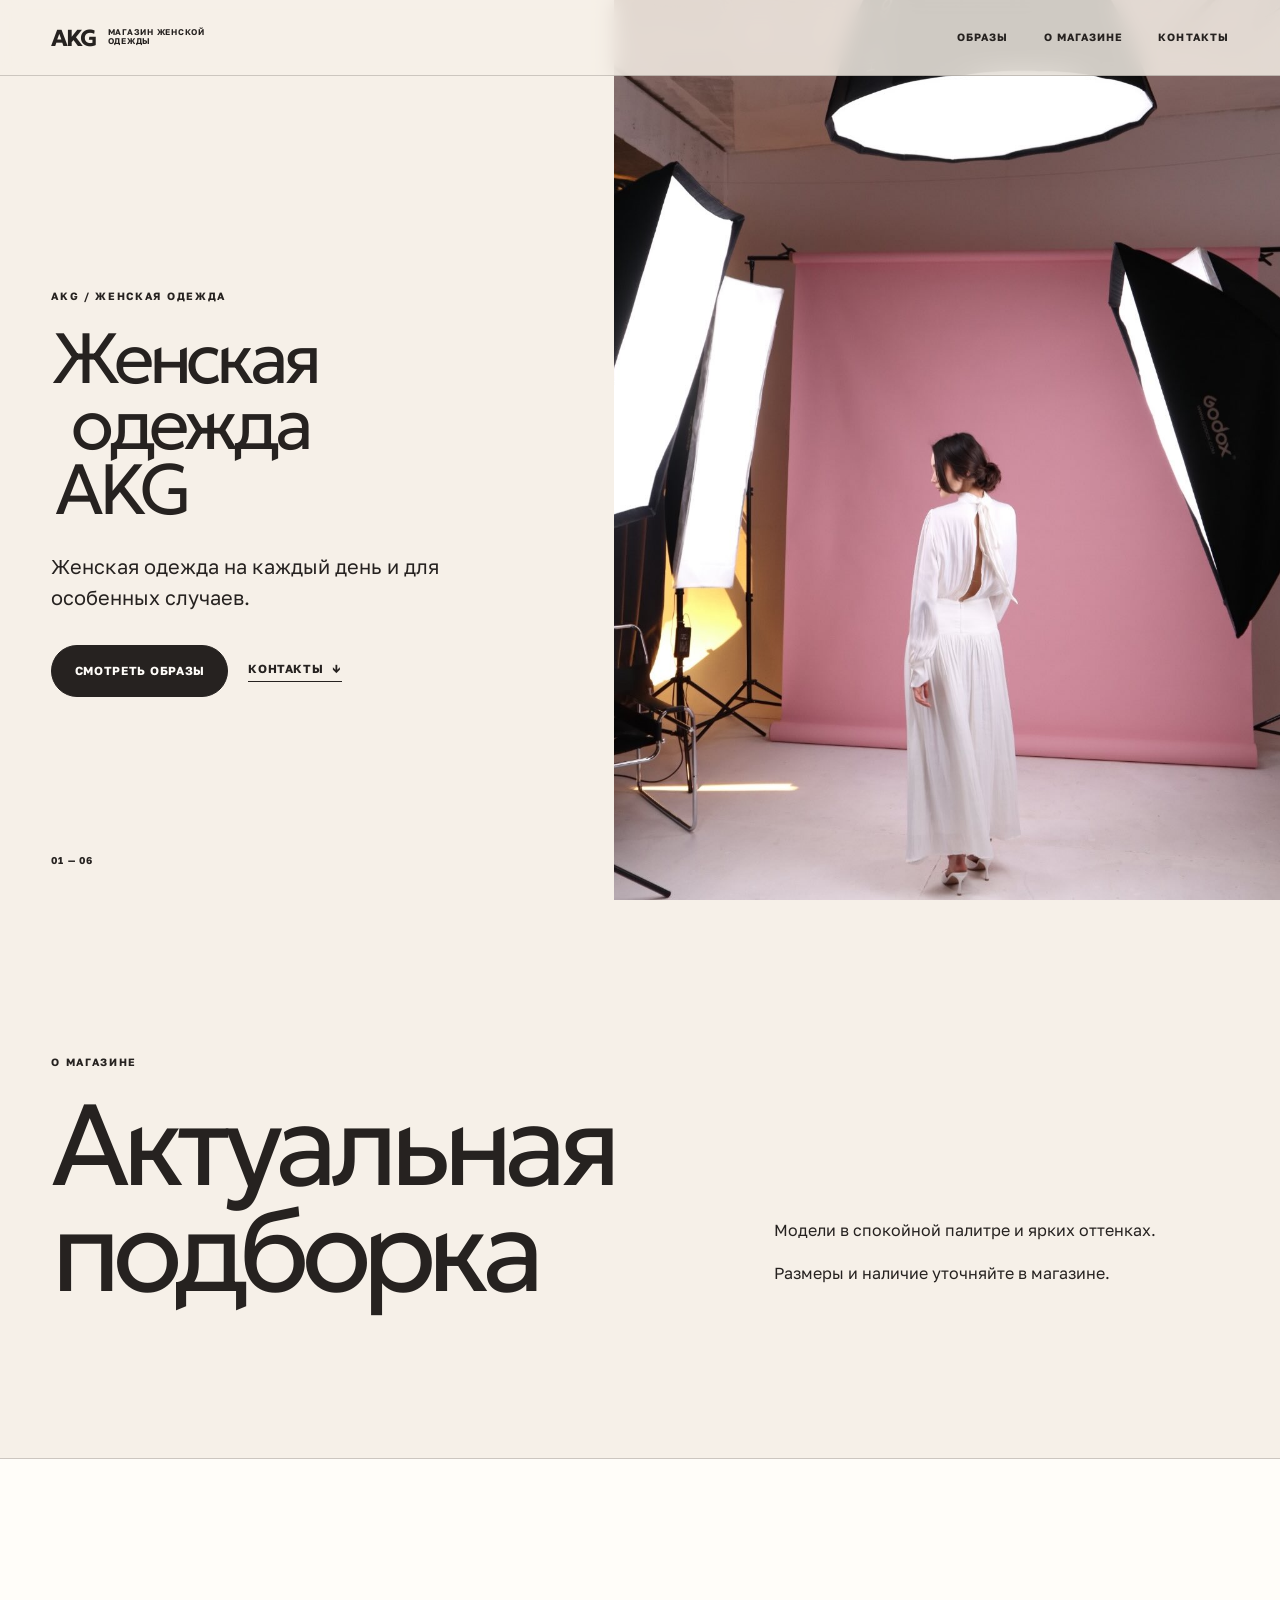
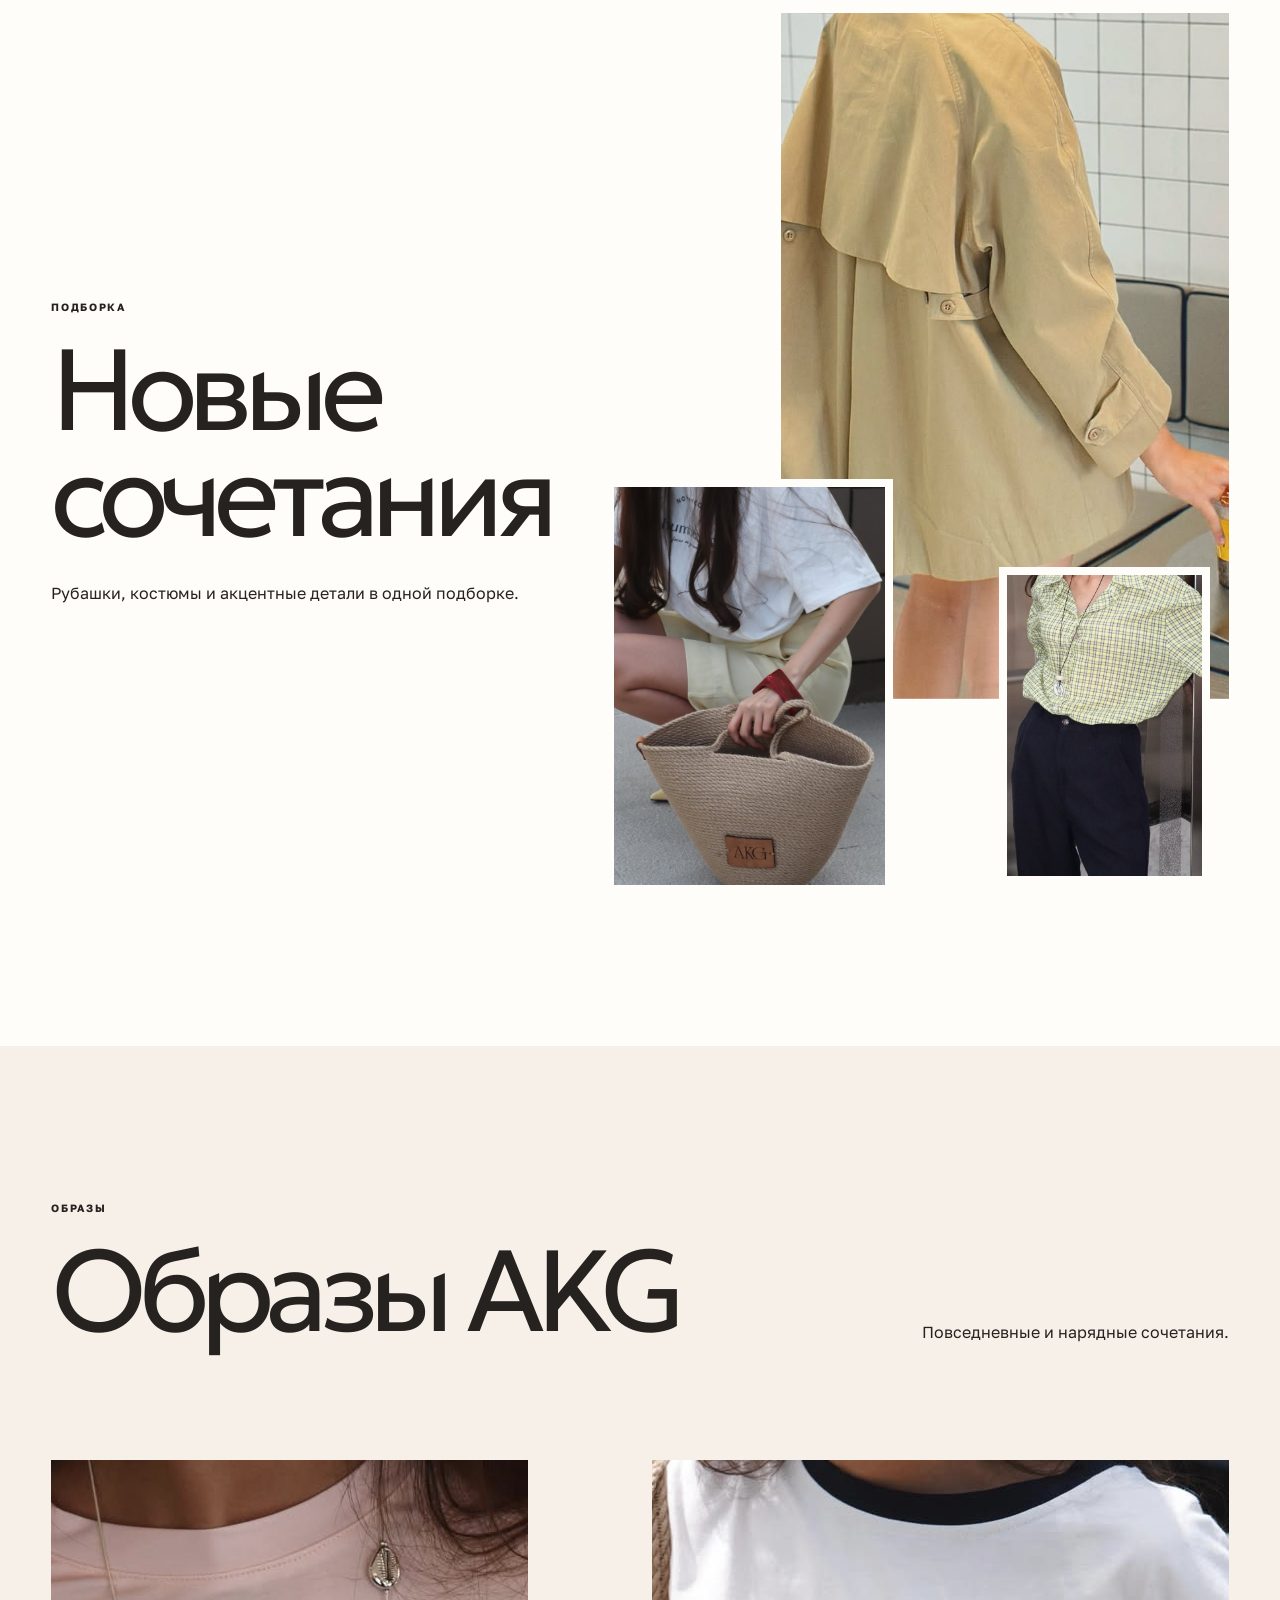
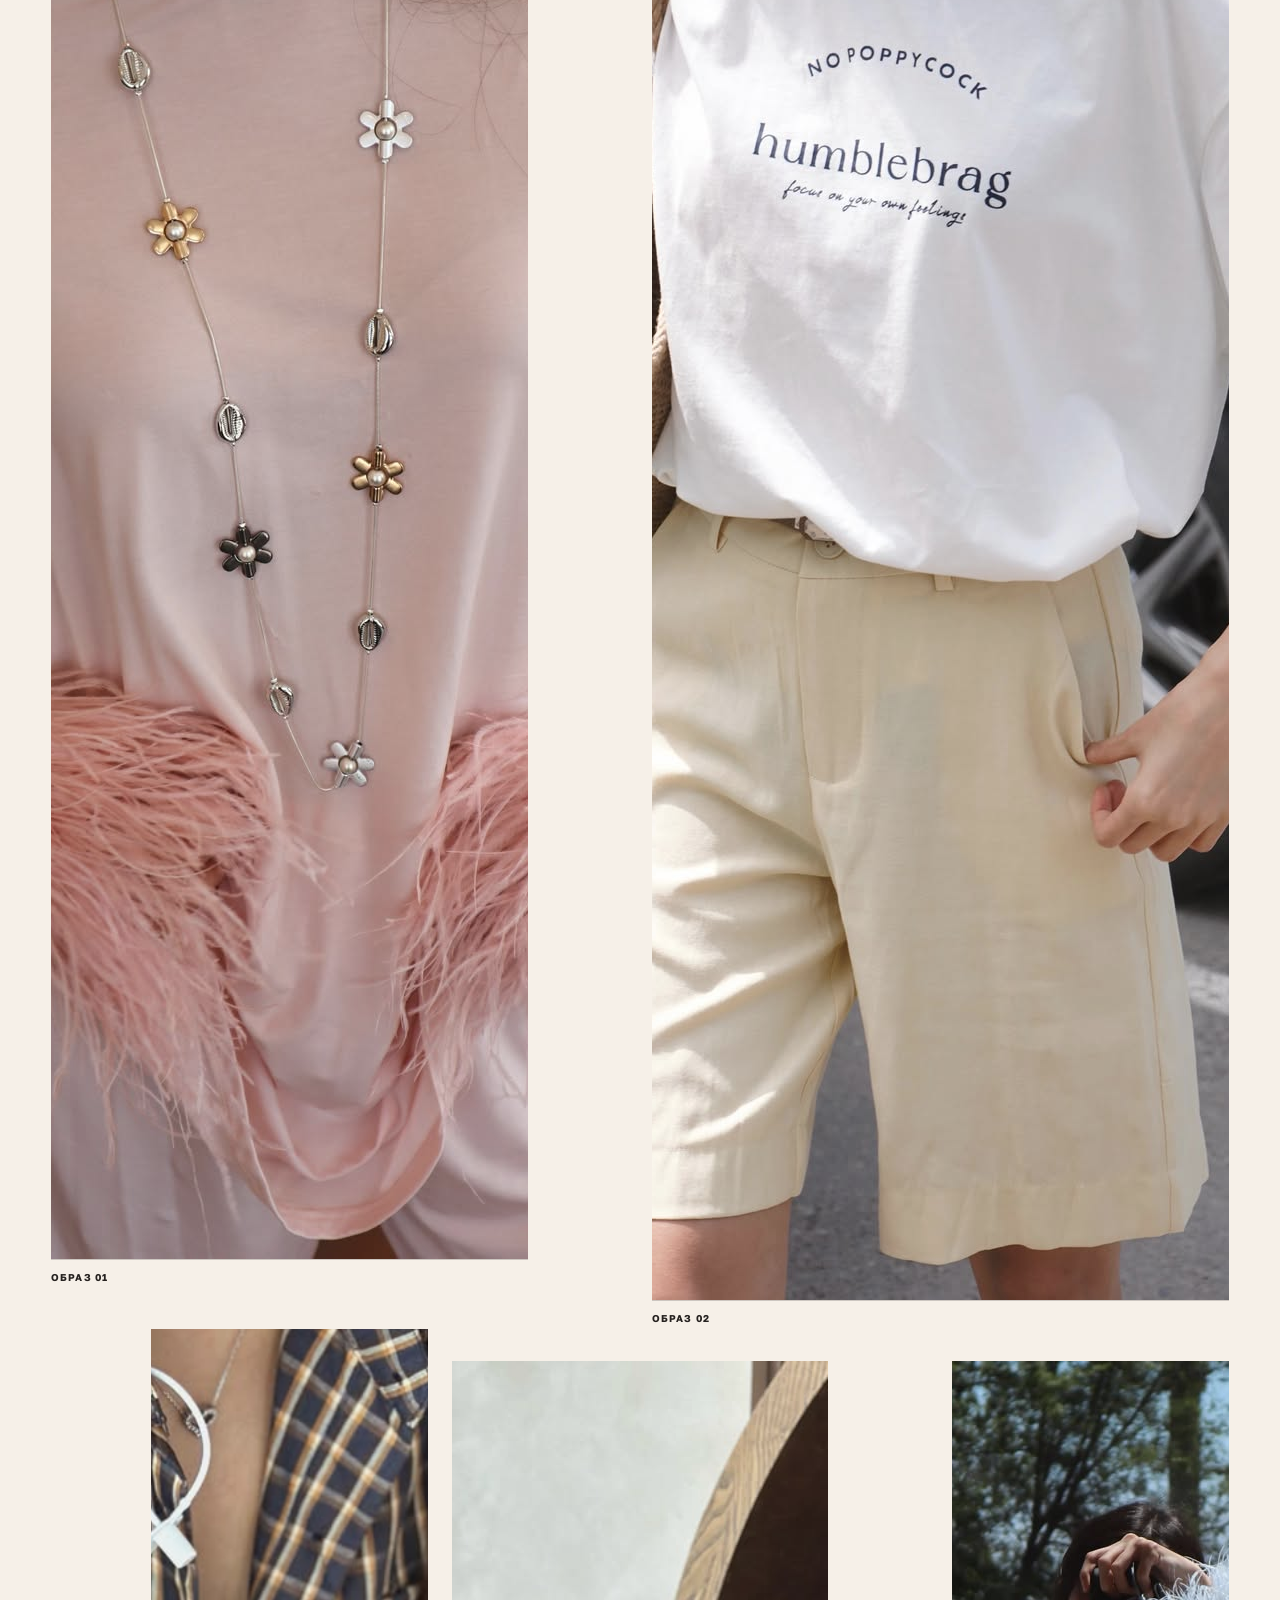
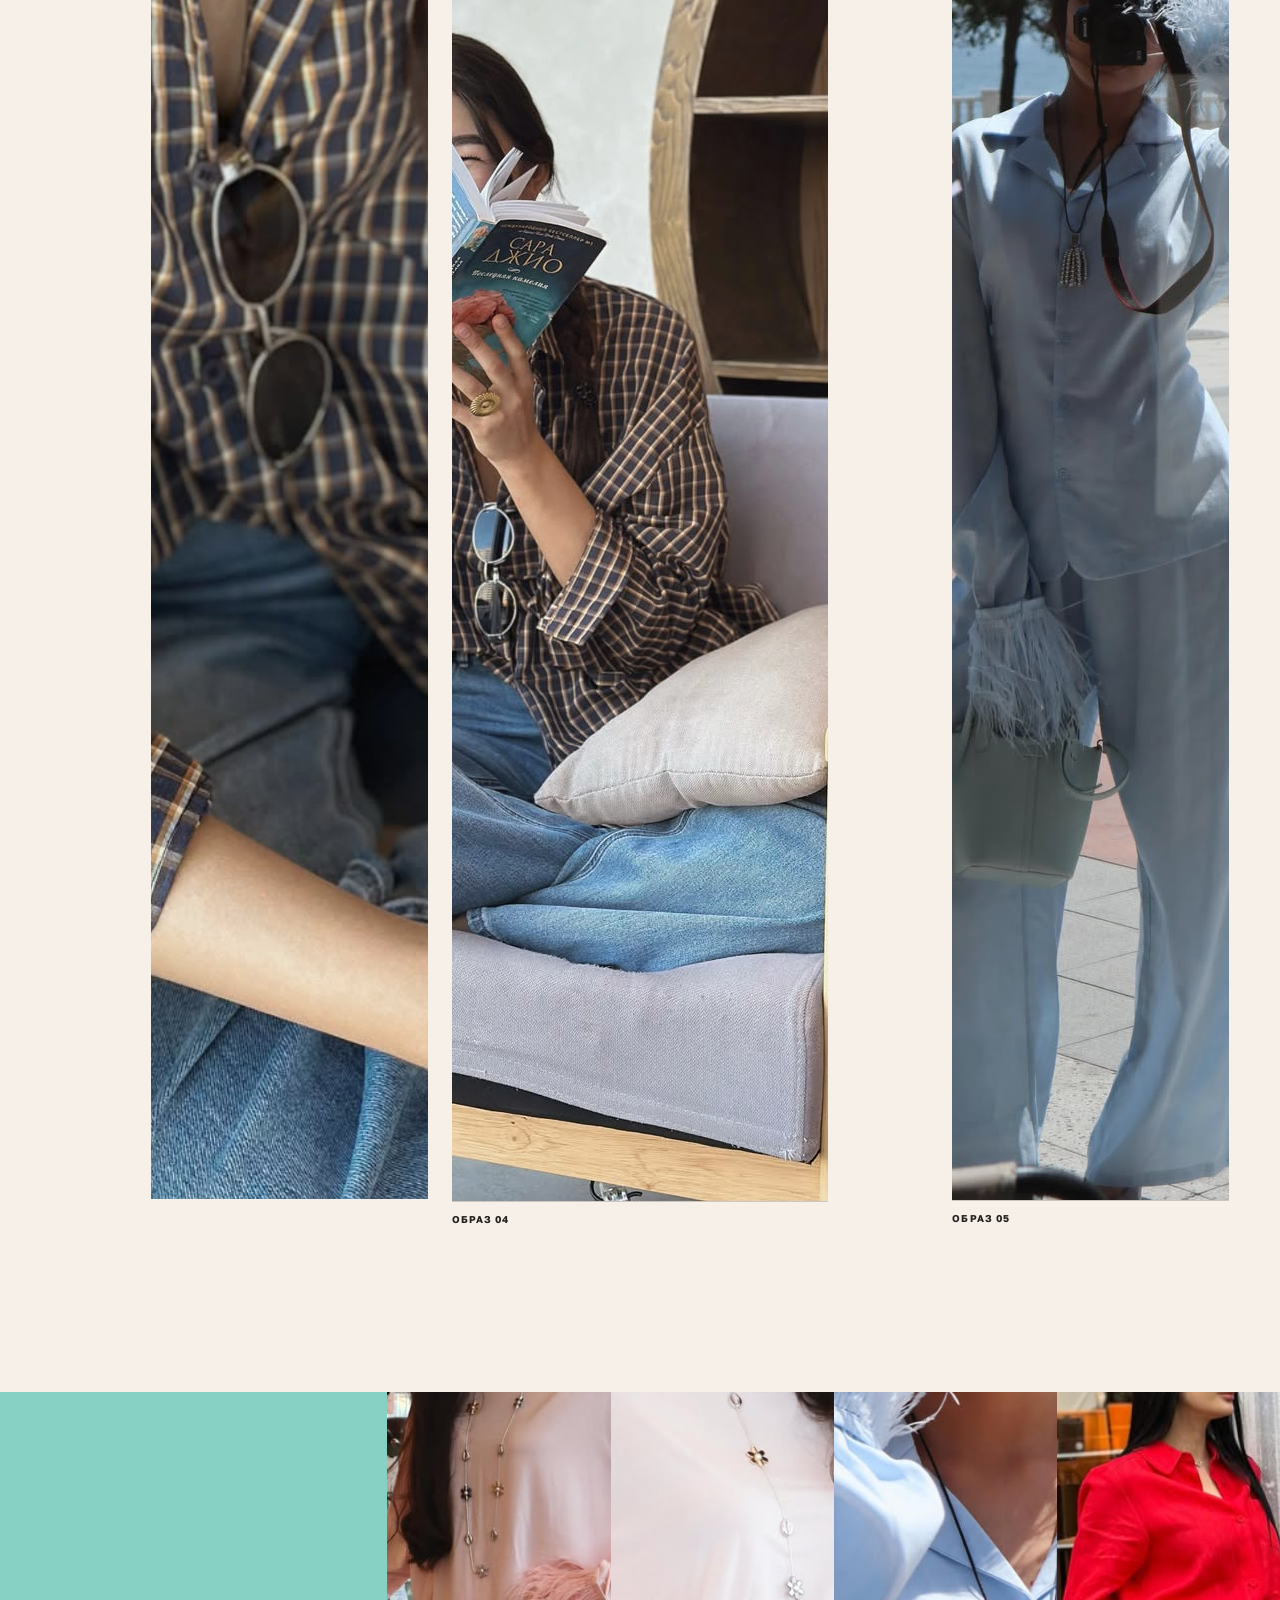
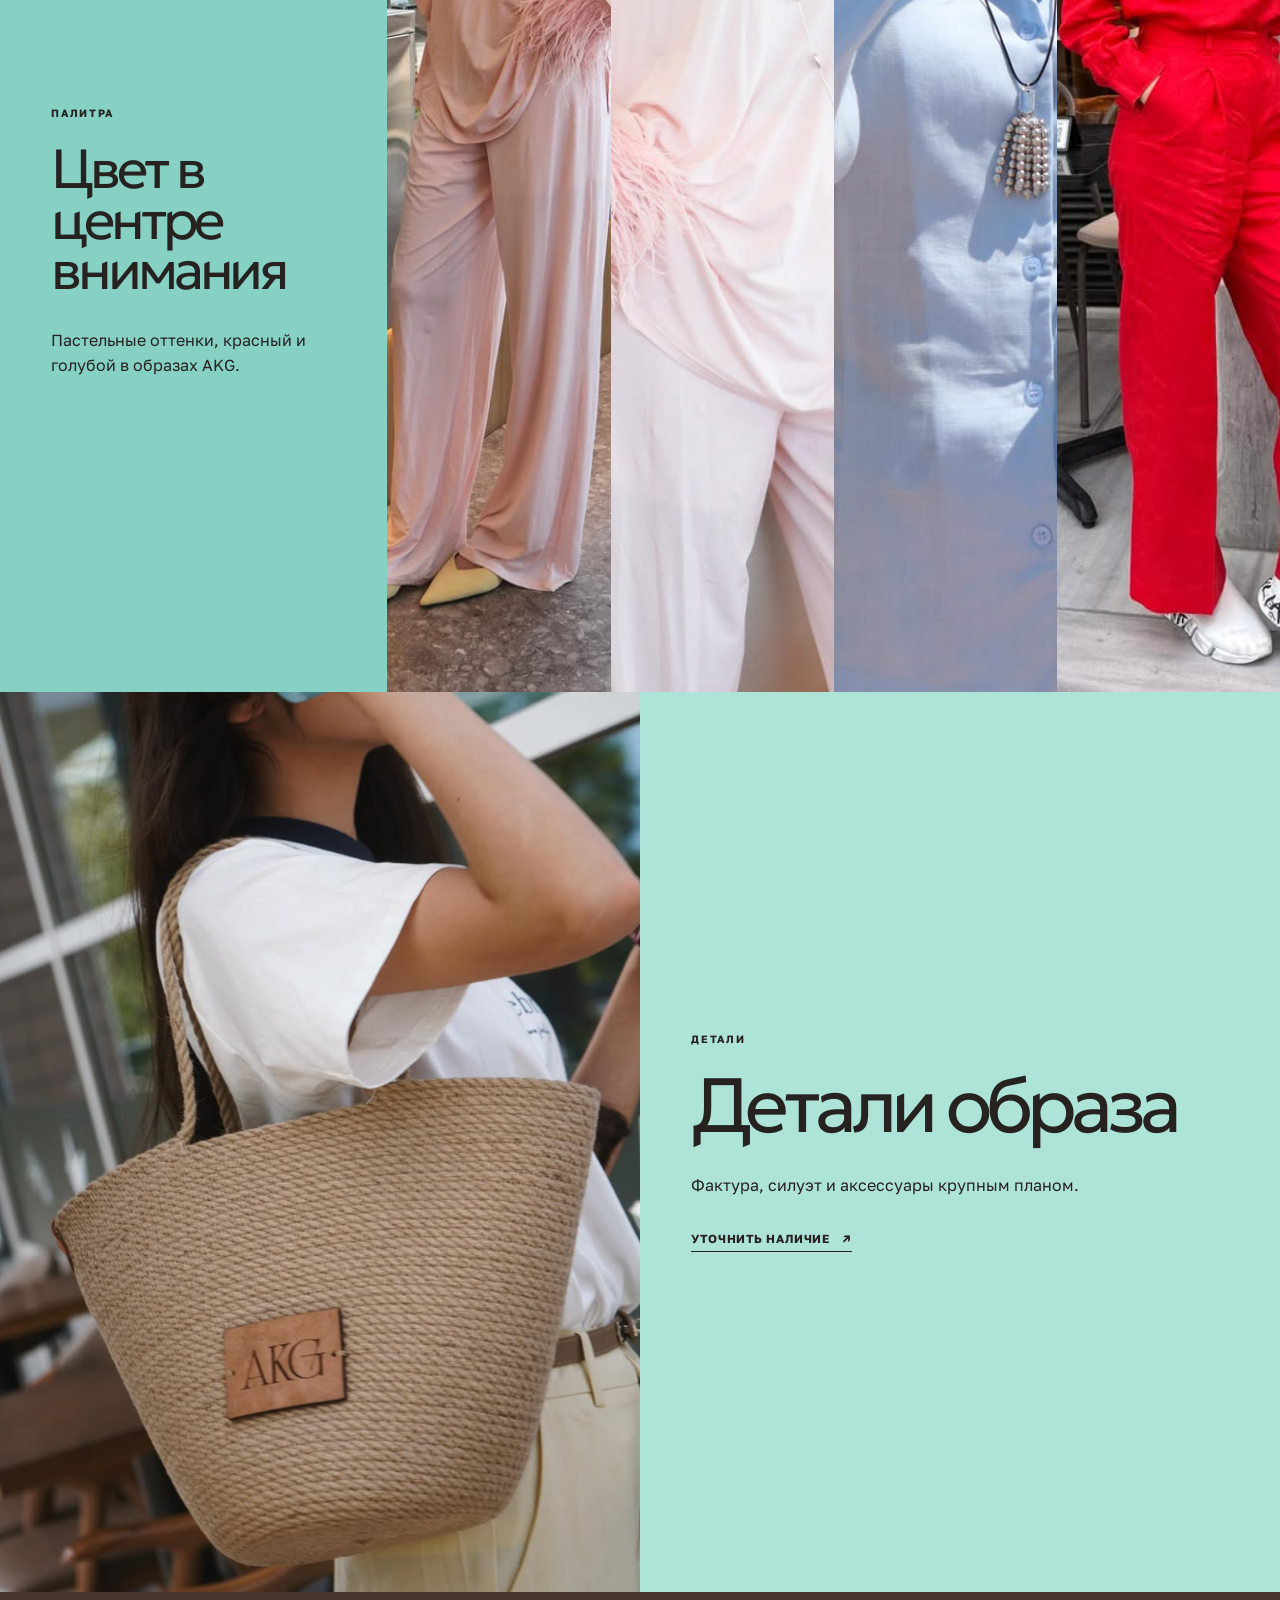
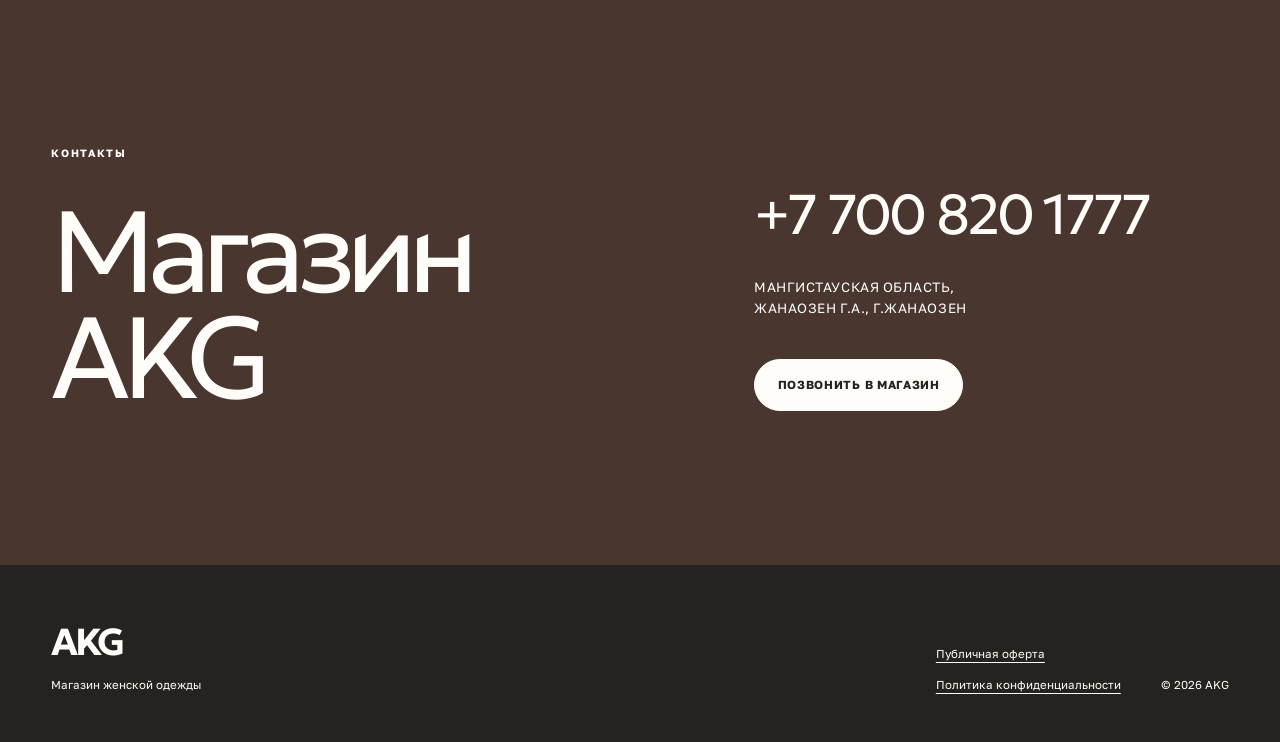
==== commit bfc6a0fb: "copy: simplify AKG fashion messaging" ====
--- a/index.html
+++ b/index.html
@@ -4,9 +4,9 @@
   <meta charset="utf-8">
   <meta name="viewport" content="width=device-width, initial-scale=1">
   <meta name="theme-color" content="#f6f0e8">
-  <meta name="description" content="AKG — магазин женской одежды. Съёмки, сочетания и информация о магазине.">
+  <meta name="description" content="AKG — магазин женской одежды. Образы из ассортимента и контакты магазина.">
   <meta property="og:title" content="AKG — магазин женской одежды">
-  <meta property="og:description" content="Вещи, к которым возвращаются. Съёмки AKG и информация о магазине.">
+  <meta property="og:description" content="Женская одежда AKG. Образы, цвет и детали.">
   <meta property="og:type" content="website">
   <meta property="og:url" content="https://www.akgstore.kz/">
   <meta property="og:image" content="https://www.akgstore.kz/photos/akg.store.aktau_1787755125435.jpeg">
@@ -34,8 +34,8 @@
     </button>
 
     <nav class="site-nav" id="site-nav" aria-label="Основная навигация" data-nav>
-      <a href="#selection">Съёмки</a>
-      <a href="#about">Информация</a>
+      <a href="#selection">Образы</a>
+      <a href="#about">О магазине</a>
       <a href="#contacts">Контакты</a>
     </nav>
   </header>
@@ -45,13 +45,13 @@
       <div class="hero__copy">
         <p class="eyebrow reveal">AKG / женская одежда</p>
         <h1 id="hero-title" class="reveal reveal--delay-1">
-          <span>Вещи,</span>
-          <span>к которым</span>
-          <span>возвращаются.</span>
+          <span>Женская</span>
+          <span>одежда</span>
+          <span>AKG</span>
         </h1>
-        <p class="hero__lead reveal reveal--delay-2">AKG — магазин женской одежды, где важны посадка, цвет и то, как вещи работают вместе.</p>
+        <p class="hero__lead reveal reveal--delay-2">Женская одежда на каждый день и для особенных случаев.</p>
         <div class="hero__actions reveal reveal--delay-3">
-          <a class="button button--dark" href="#selection">Смотреть съёмки</a>
+          <a class="button button--dark" href="#selection">Смотреть образы</a>
           <a class="text-link" href="#contacts">Контакты <span aria-hidden="true">↓</span></a>
         </div>
         <p class="hero__number" aria-hidden="true">01 — 06</p>
@@ -63,12 +63,12 @@
     </section>
 
     <section class="intro section" id="about" aria-labelledby="intro-title">
-      <p class="section-mark reveal">Информация</p>
+      <p class="section-mark reveal">О магазине</p>
       <div class="intro__grid">
-        <h2 id="intro-title" class="display-title reveal">Одна вещь — несколько вариантов.</h2>
+        <h2 id="intro-title" class="display-title reveal">Актуальная подборка</h2>
         <div class="intro__copy reveal reveal--delay-1">
-          <p>Знакомый комплект выглядит иначе, если добавить новый цвет, изменить пропорции или выбрать одну заметную деталь.</p>
-          <p>В съёмках AKG показаны разные способы носить вещи. Наличие и размеры можно уточнить в магазине.</p>
+          <p>Модели в спокойной палитре и ярких оттенках.</p>
+          <p>Размеры и наличие уточняйте в магазине.</p>
         </div>
       </div>
     </section>
@@ -76,9 +76,9 @@
     <section class="collage section" id="collage" aria-labelledby="collage-title">
       <div class="collage__grid">
         <div class="collage__copy">
-          <p class="section-mark reveal">Сочетания</p>
-          <h2 id="collage-title" class="display-title reveal">Начать с одной вещи</h2>
-          <p class="reveal reveal--delay-1">Рубашка, сумка или необычный рукав могут задать направление всему комплекту. Остальное складывается вокруг.</p>
+          <p class="section-mark reveal">Подборка</p>
+          <h2 id="collage-title" class="display-title reveal">Новые сочетания</h2>
+          <p class="reveal reveal--delay-1">Рубашки, костюмы и акцентные детали в одной подборке.</p>
         </div>
 
         <div class="collage__stage" role="group" aria-label="Коллаж из фотографий AKG">
@@ -98,10 +98,10 @@
     <section class="selection section" id="selection" aria-labelledby="selection-title">
       <div class="section-heading">
         <div>
-          <p class="section-mark reveal">В кадре</p>
-          <h2 id="selection-title" class="display-title reveal">Съёмки AKG</h2>
+          <p class="section-mark reveal">Образы</p>
+          <h2 id="selection-title" class="display-title reveal">Образы AKG</h2>
         </div>
-        <p class="section-heading__note reveal">Фотографии показывают вещи в движении и вблизи.</p>
+        <p class="section-heading__note reveal">Повседневные и нарядные сочетания.</p>
       </div>
 
       <div class="look-grid">
@@ -134,9 +134,9 @@
 
     <section class="photo-strip" id="strip" aria-labelledby="strip-title">
       <div class="photo-strip__note">
-        <p class="section-mark reveal">Цвет и форма</p>
-        <h2 id="strip-title" class="display-title reveal">Привычный комплект может выглядеть иначе</h2>
-        <p class="reveal reveal--delay-1">Иногда для этого достаточно одной вещи, другого оттенка или новой пропорции.</p>
+        <p class="section-mark reveal">Палитра</p>
+        <h2 id="strip-title" class="display-title reveal">Цвет в центре внимания</h2>
+        <p class="reveal reveal--delay-1">Пастельные оттенки, красный и голубой в образах AKG.</p>
       </div>
 
       <figure class="photo-strip__item photo-strip__item--one reveal reveal--image">
@@ -158,10 +158,10 @@
         <img src="photos/akg.store.aktau_1787755161357.jpeg" alt="Светлый комплект и фактурная сумка" width="1080" height="1440" loading="lazy">
       </div>
       <div class="feature__copy">
-        <p class="section-mark reveal">Рассмотреть ближе</p>
-        <h2 id="feature-title" class="display-title reveal">Фотография — начало. Дальше примерка.</h2>
-        <p class="reveal reveal--delay-1">На экране можно увидеть цвет и детали. Посадку, длину и ощущение ткани лучше оценить в магазине.</p>
-        <a class="text-link reveal reveal--delay-2" href="tel:+77008201777">Позвонить&nbsp;<span aria-hidden="true">↗</span></a>
+        <p class="section-mark reveal">Детали</p>
+        <h2 id="feature-title" class="display-title reveal">Детали образа</h2>
+        <p class="reveal reveal--delay-1">Фактура, силуэт и аксессуары крупным планом.</p>
+        <a class="text-link reveal reveal--delay-2" href="tel:+77008201777">Уточнить&nbsp;наличие&nbsp;<span aria-hidden="true">↗</span></a>
       </div>
     </section>
 
@@ -172,7 +172,7 @@
         <div class="contact__details reveal reveal--delay-1">
           <a class="contact__phone" href="tel:+77008201777">+7&nbsp;700&nbsp;820&nbsp;1777</a>
           <address>МАНГИСТАУСКАЯ ОБЛАСТЬ,<br>ЖАНАОЗЕН Г.А., Г.ЖАНАОЗЕН</address>
-          <a class="button button--light" href="tel:+77008201777">Связаться&nbsp;с&nbsp;магазином</a>
+          <a class="button button--light" href="tel:+77008201777">Позвонить&nbsp;в&nbsp;магазин</a>
         </div>
       </div>
     </section>
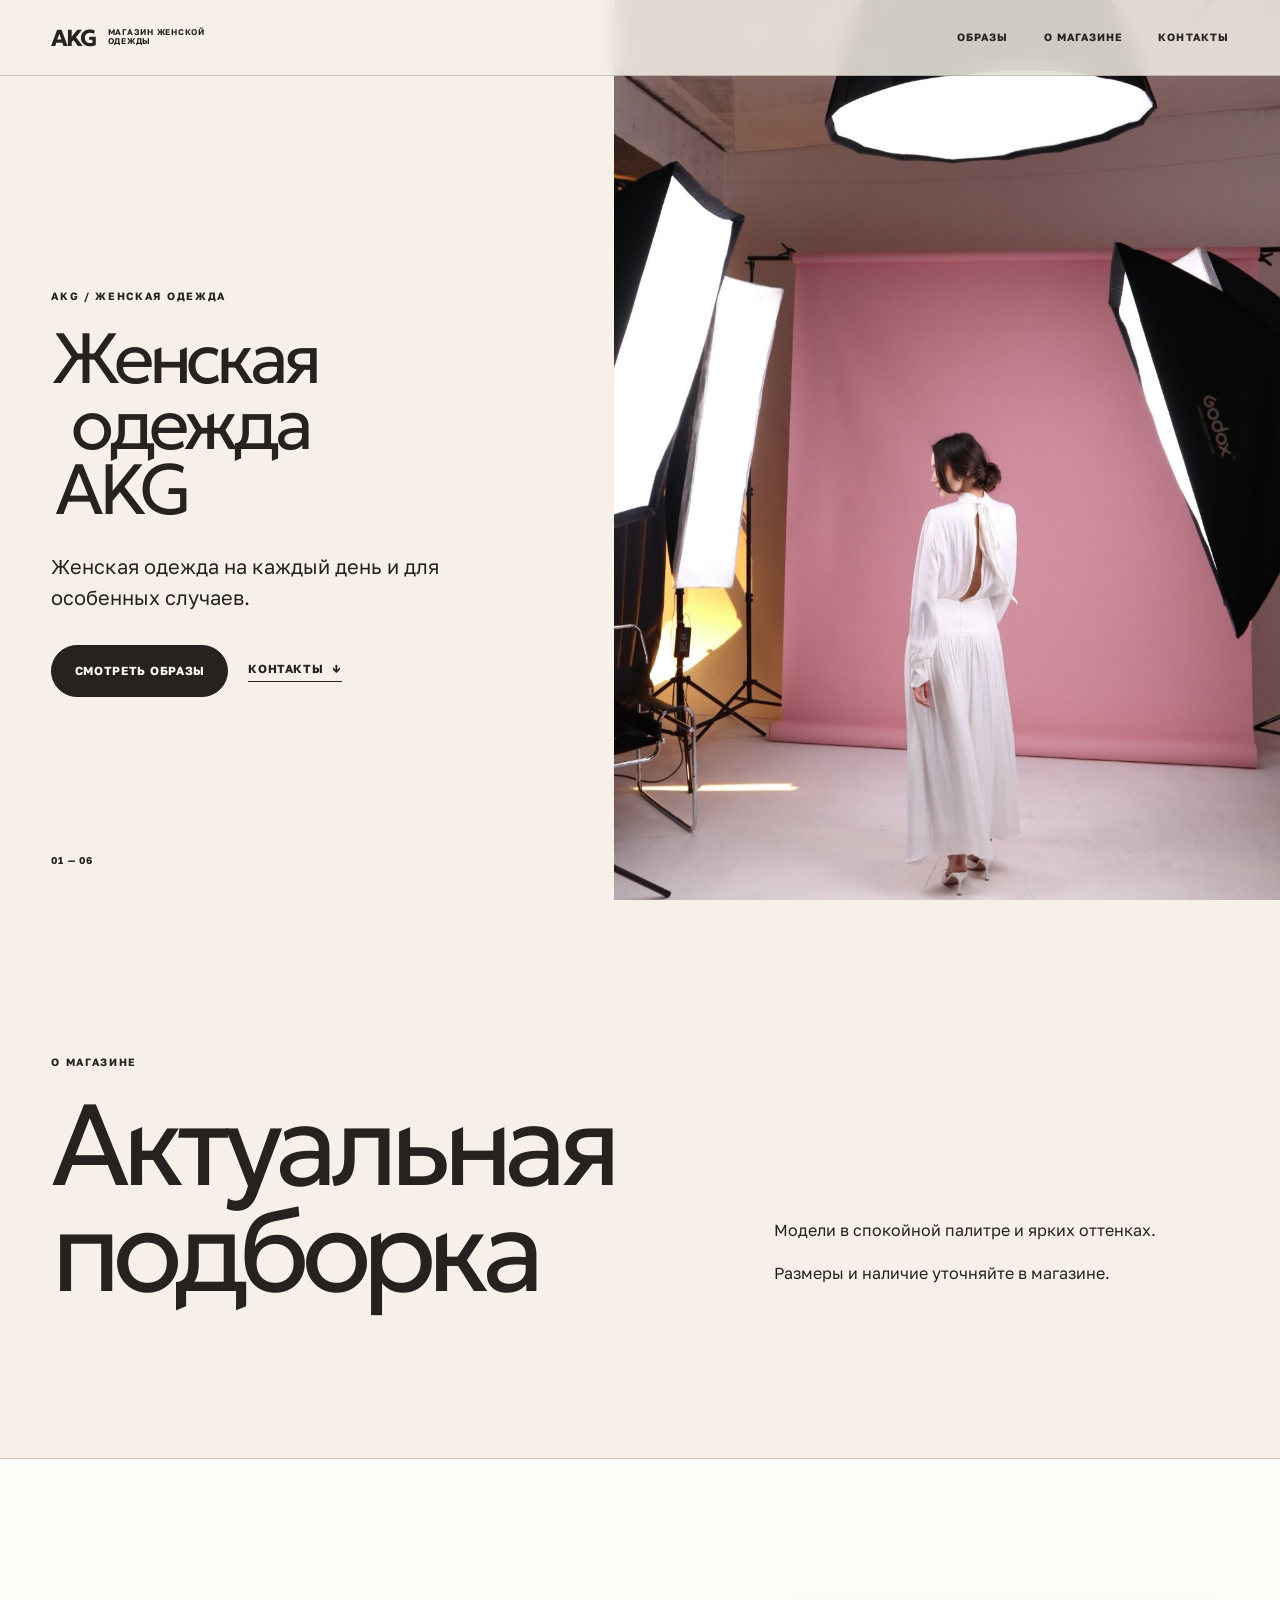
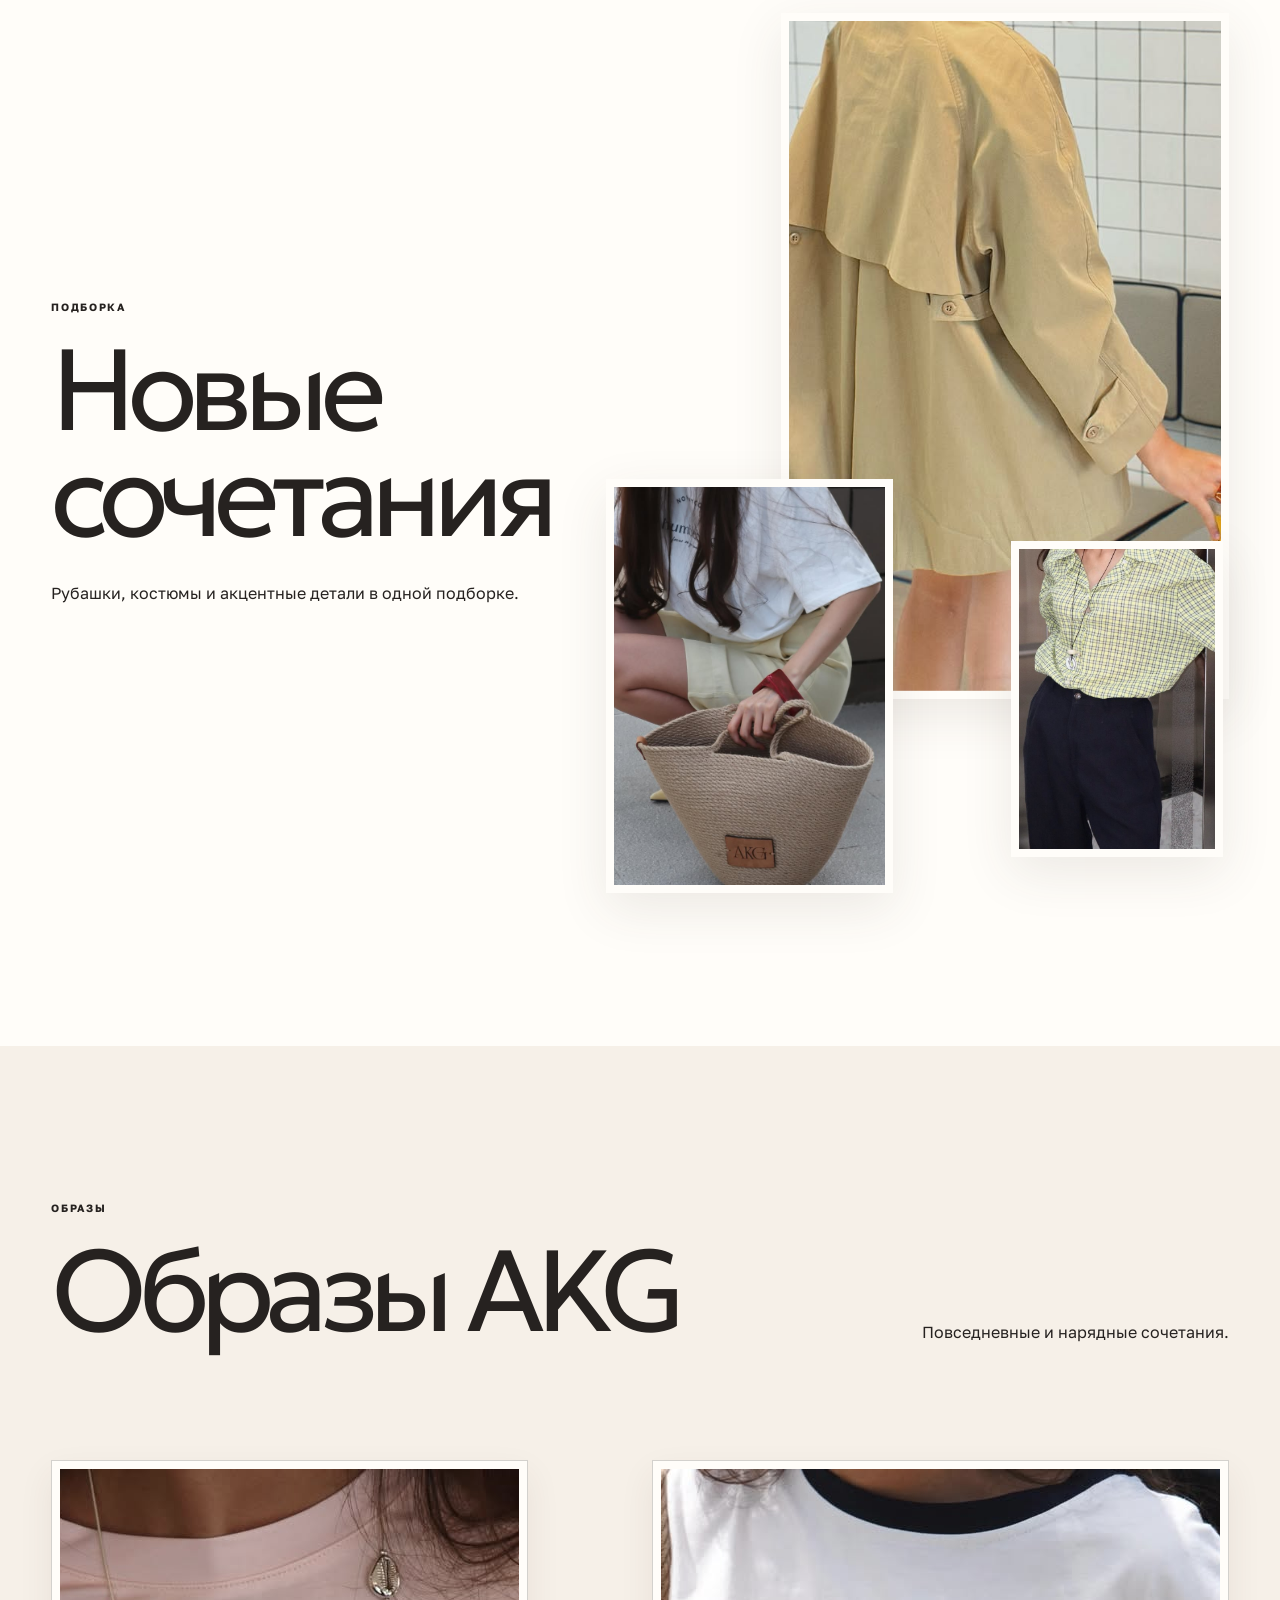
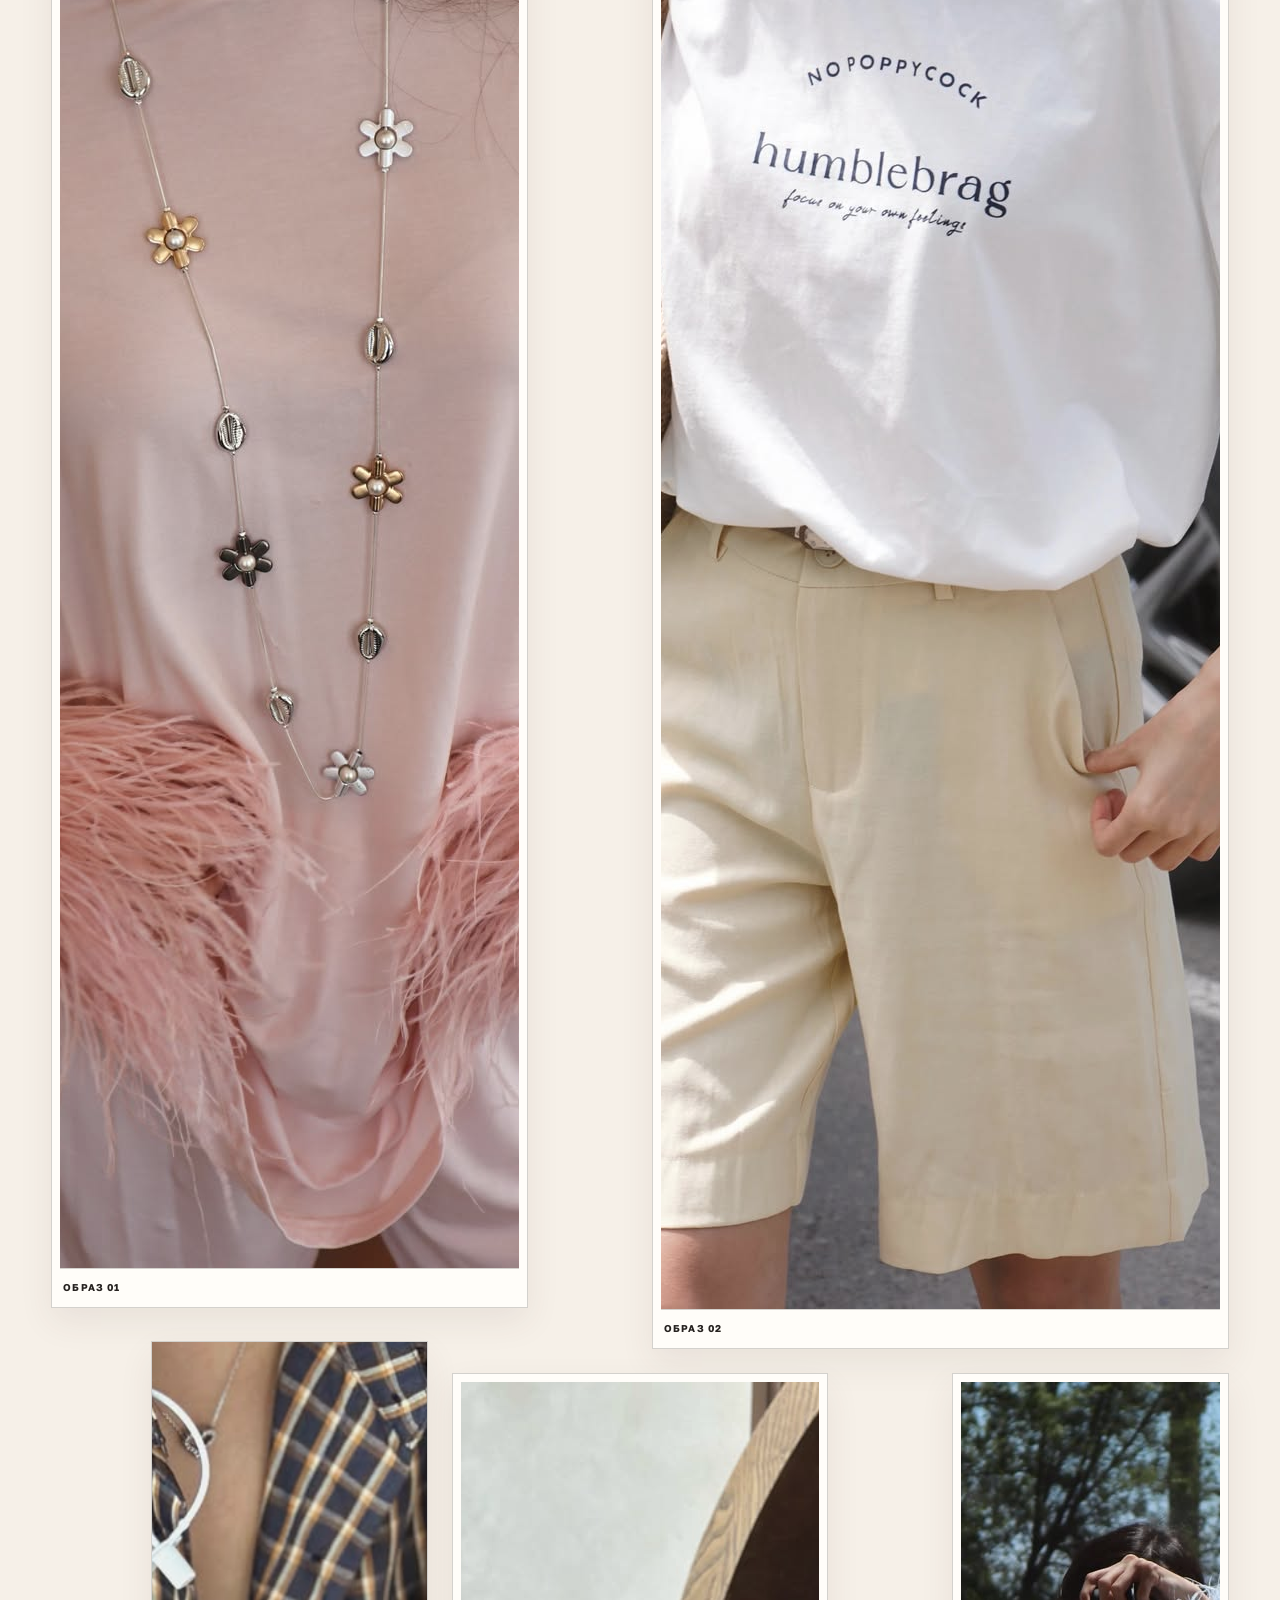
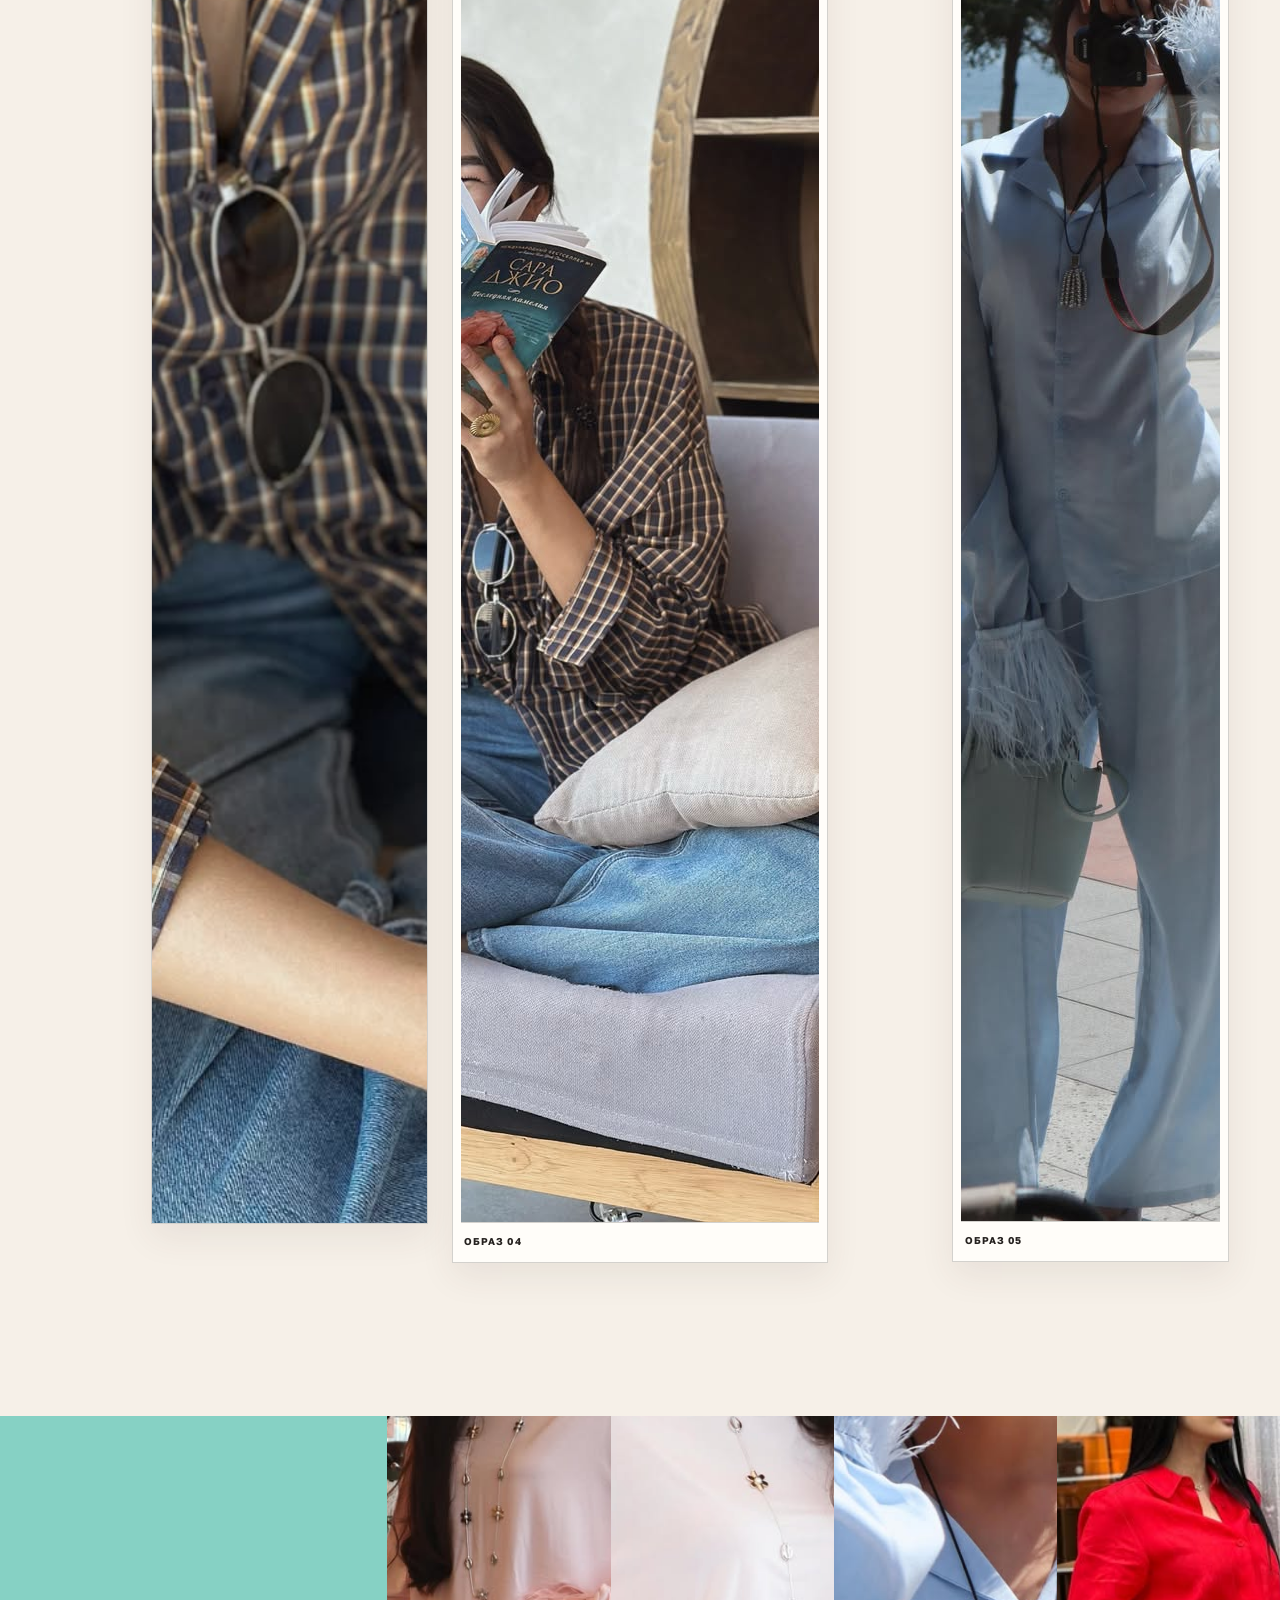
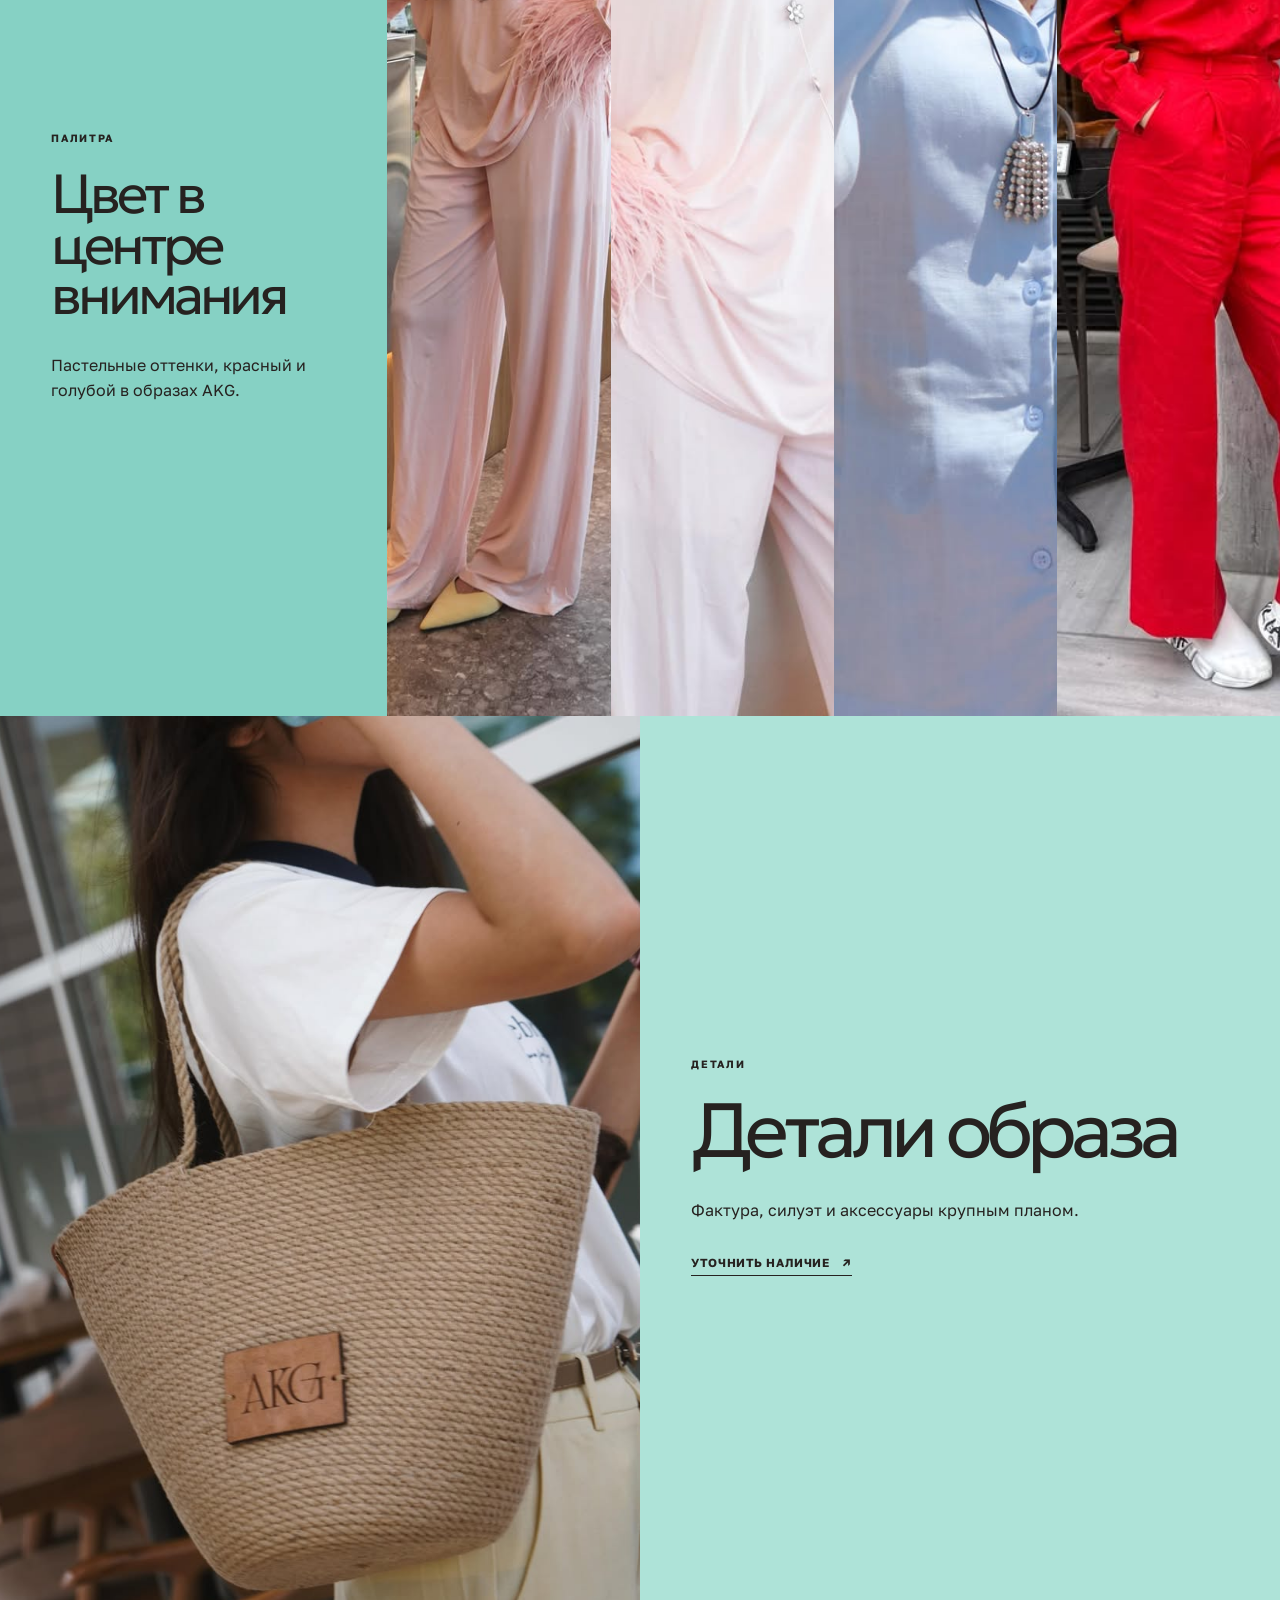
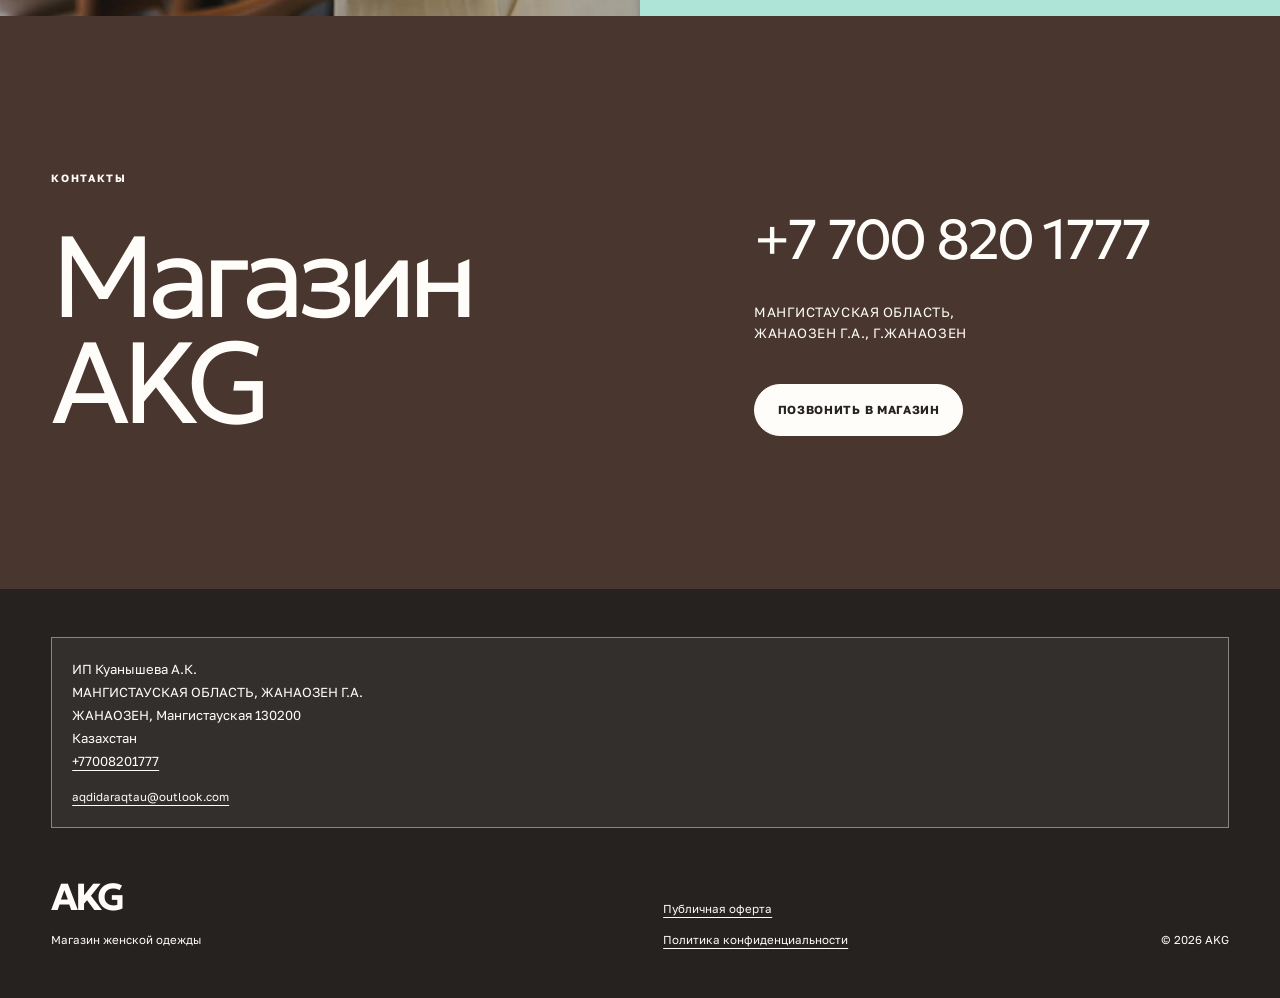
==== commit 0cd4e919: "feat: refine mobile gallery and legal details" ====
--- a/index.html
+++ b/index.html
@@ -178,7 +178,17 @@
     </section>
   </main>
 
-  <footer class="site-footer">
+  <footer class="site-footer" id="legal-details">
+    <div class="site-footer__requisites" role="group" aria-label="Реквизиты магазина">
+      <address>
+        <span>ИП Куанышева А.К.</span>
+        <span>МАНГИСТАУСКАЯ ОБЛАСТЬ, ЖАНАОЗЕН Г.А.</span>
+        <span>ЖАНАОЗЕН, Мангистауская 130200</span>
+        <span>Казахстан</span>
+        <a href="tel:+77008201777">+77008201777</a>
+      </address>
+      <a class="site-footer__email" href="mailto:aqdidaraqtau@outlook.com">aqdidaraqtau@outlook.com</a>
+    </div>
     <div class="site-footer__brand">
       <span>AKG</span>
       <p>Магазин женской одежды</p>
--- a/styles.css
+++ b/styles.css
@@ -307,7 +307,7 @@
 
 .collage__stage {
   position: relative;
-  min-height: 39rem;
+  min-height: 46rem;
 }
 
 .collage__stage figure {
@@ -315,6 +315,8 @@
   margin: 0;
   overflow: hidden;
   background: var(--base);
+  border: 0.5rem solid var(--paper);
+  box-shadow: 0 1rem 2.4rem rgba(73, 54, 47, 0.12);
 }
 
 .collage__stage img {
@@ -325,8 +327,8 @@
 .collage__main {
   top: 0;
   right: 0;
-  width: 78%;
-  height: 76%;
+  width: 86%;
+  height: 72%;
 }
 
 .collage__main img {
@@ -339,9 +341,8 @@
   bottom: 0;
   left: 0;
   z-index: 2;
-  width: 53%;
-  height: 48%;
-  border: 0.55rem solid var(--paper);
+  width: 58%;
+  height: 43%;
 }
 
 .collage__small img {
@@ -350,12 +351,11 @@
 }
 
 .collage__detail {
-  right: 3%;
-  bottom: 1%;
+  right: 1%;
+  bottom: 4%;
   z-index: 3;
-  width: 38%;
-  height: 34%;
-  border: 0.55rem solid var(--paper);
+  width: 45%;
+  height: 31%;
 }
 
 .collage__detail img {
@@ -373,12 +373,24 @@
 
 .look-grid {
   display: grid;
-  grid-template-columns: repeat(2, minmax(0, 1fr));
-  gap: 1rem 0.75rem;
-}
-
-.look-card { margin: 0; overflow: hidden; }
-.look-card:nth-child(even) { margin-top: 2.5rem; }
+  grid-template-columns: 1fr;
+  gap: 1.5rem;
+}
+
+.look-card {
+  width: 88%;
+  margin: 0;
+  padding: 0.5rem 0.5rem 0.2rem;
+  overflow: hidden;
+  border: 1px solid var(--line);
+  background: var(--paper);
+  box-shadow: 0 0.85rem 2rem rgba(73, 54, 47, 0.08);
+}
+
+.look-card:nth-child(even) { width: 76%; margin-left: auto; }
+.look-card--three { width: 70%; margin-left: 6%; }
+.look-card--four { width: 82%; }
+.look-card--five { width: 74%; margin-left: auto; }
 
 .look-card img {
   aspect-ratio: 3 / 4;
@@ -396,7 +408,7 @@
 .look-card--three:hover img { transform: scale(1.34); }
 
 .look-card figcaption {
-  padding: 0.65rem 0;
+  padding: 0.7rem 0.2rem 0.55rem;
   border-top: 1px solid var(--line);
   font-size: 0.62rem;
   font-weight: 700;
@@ -406,25 +418,29 @@
 
 .photo-strip {
   display: flex;
+  gap: 0.75rem;
   overflow-x: auto;
+  padding: 0.75rem;
   overscroll-behavior-inline: contain;
   scroll-snap-type: x mandatory;
+  scroll-padding-inline: 0.75rem;
   scrollbar-width: thin;
   background: var(--ink);
 }
 
 .photo-strip__note,
 .photo-strip__item {
-  flex: 0 0 78vw;
-  min-height: 72svh;
+  flex: 0 0 calc(100vw - 2.5rem);
+  min-height: 68svh;
   scroll-snap-align: start;
+  border: 0.5rem solid var(--paper);
 }
 
 .photo-strip__note {
   display: flex;
   flex-direction: column;
   justify-content: center;
-  padding: var(--space) var(--gutter);
+  padding: clamp(3rem, 14vw, 5rem) var(--gutter);
   background: var(--blue);
 }
 
@@ -441,6 +457,7 @@
 .photo-strip__item {
   margin: 0;
   overflow: hidden;
+  background: var(--paper);
 }
 
 .photo-strip__item img {
@@ -460,7 +477,12 @@
   background: var(--mint);
 }
 
-.feature__image { min-height: 66svh; overflow: hidden; }
+.feature__image {
+  min-height: 66svh;
+  margin: 0.75rem;
+  overflow: hidden;
+  border: 0.5rem solid var(--paper);
+}
 .feature__image img { height: 100%; object-fit: cover; object-position: center 55%; transform: scale(1.24); transform-origin: 48% 92%; }
 
 .feature__copy {
@@ -517,6 +539,15 @@
 }
 
 .site-footer__brand p { margin: 0.35rem 0 0; }
+.site-footer__requisites {
+  padding: 1.25rem;
+  border: 1px solid rgba(255, 253, 249, 0.42);
+  background: rgba(255, 253, 249, 0.06);
+}
+.site-footer__requisites address { margin: 0; font-style: normal; font-size: 0.82rem; line-height: 1.75; }
+.site-footer__requisites address span,
+.site-footer__requisites address a { display: block; width: fit-content; white-space: nowrap; }
+.site-footer__email { display: inline-block; margin-top: 1rem; }
 .site-footer nav { display: flex; flex-direction: column; align-items: flex-start; gap: 0.8rem; }
 .site-footer a { text-underline-offset: 0.25rem; }
 .site-footer__copy { margin: 0; align-self: end; }
@@ -566,25 +597,29 @@
   .intro__grid { grid-template-columns: 1.2fr 0.8fr; align-items: end; }
   .collage__grid { grid-template-columns: 0.72fr 1.28fr; align-items: center; }
   .collage__stage { min-height: min(70vw, 55rem); }
+  .collage__stage figure { box-shadow: 0 1rem 3rem rgba(73, 54, 47, 0.1); }
   .collage__main { width: 72%; height: 78%; }
   .collage__small { width: 46%; height: 47%; }
   .collage__detail { width: 34%; height: 36%; }
   .section-heading { grid-template-columns: 1fr auto; }
   .look-grid { grid-template-columns: repeat(12, minmax(0, 1fr)); gap: 1.5rem; align-items: start; }
-  .look-card:nth-child(even) { margin-top: 0; }
+  .look-card { width: auto; margin-left: 0; }
+  .look-card:nth-child(even) { width: auto; margin-top: 0; margin-left: 0; }
   .look-card--one { grid-column: 1 / span 5; }
   .look-card--two { grid-column: 7 / span 6; margin-top: 7rem; }
   .look-card--three { grid-column: 2 / span 3; margin-top: -2rem; }
   .look-card--four { grid-column: 5 / span 4; margin-top: 4rem; }
   .look-card--five { grid-column: 10 / span 3; }
-  .photo-strip { display: grid; grid-template-columns: 1.25fr repeat(4, minmax(0, 0.72fr)); overflow: hidden; }
-  .photo-strip__note, .photo-strip__item { min-width: 0; min-height: 100svh; }
+  .photo-strip { display: grid; grid-template-columns: 1.25fr repeat(4, minmax(0, 0.72fr)); gap: 0; overflow: hidden; padding: 0; }
+  .photo-strip__note, .photo-strip__item { min-width: 0; min-height: 100svh; border: 0; }
   .photo-strip__note { padding-inline: clamp(2rem, 4vw, 4.5rem); }
   .photo-strip__note .display-title { font-size: clamp(3.2rem, 4.3vw, 5rem); }
   .feature { grid-template-columns: 1fr 1fr; }
+  .feature__image { margin: 0; border: 0; }
   .feature__image, .feature__copy { min-height: 100svh; }
   .contact__grid { grid-template-columns: 1.15fr 0.85fr; align-items: end; }
-  .site-footer { grid-template-columns: 1fr auto auto; align-items: end; }
+  .site-footer { grid-template-columns: 1fr minmax(22rem, 0.8fr) auto; align-items: end; }
+  .site-footer__requisites { grid-column: 1 / -1; }
 }
 
 @media (min-width: 75rem) {
@@ -592,6 +627,13 @@
   .hero__visual img { object-position: center 55%; }
 }
 
+@media (max-width: 23rem) {
+  .site-footer__requisites { padding: 1rem 0.75rem; }
+  .site-footer__requisites address { font-size: 0.68rem; letter-spacing: -0.015em; }
+  .legal-main { width: min(100% - 2rem, 64rem); }
+  .legal-main h1.long-title { font-size: 1.65rem; }
+}
+
 @media (prefers-reduced-motion: reduce) {
   html { scroll-behavior: auto; }
   *, *::before, *::after { scroll-behavior: auto !important; transition-duration: 0.01ms !important; animation-duration: 0.01ms !important; animation-iteration-count: 1 !important; }
